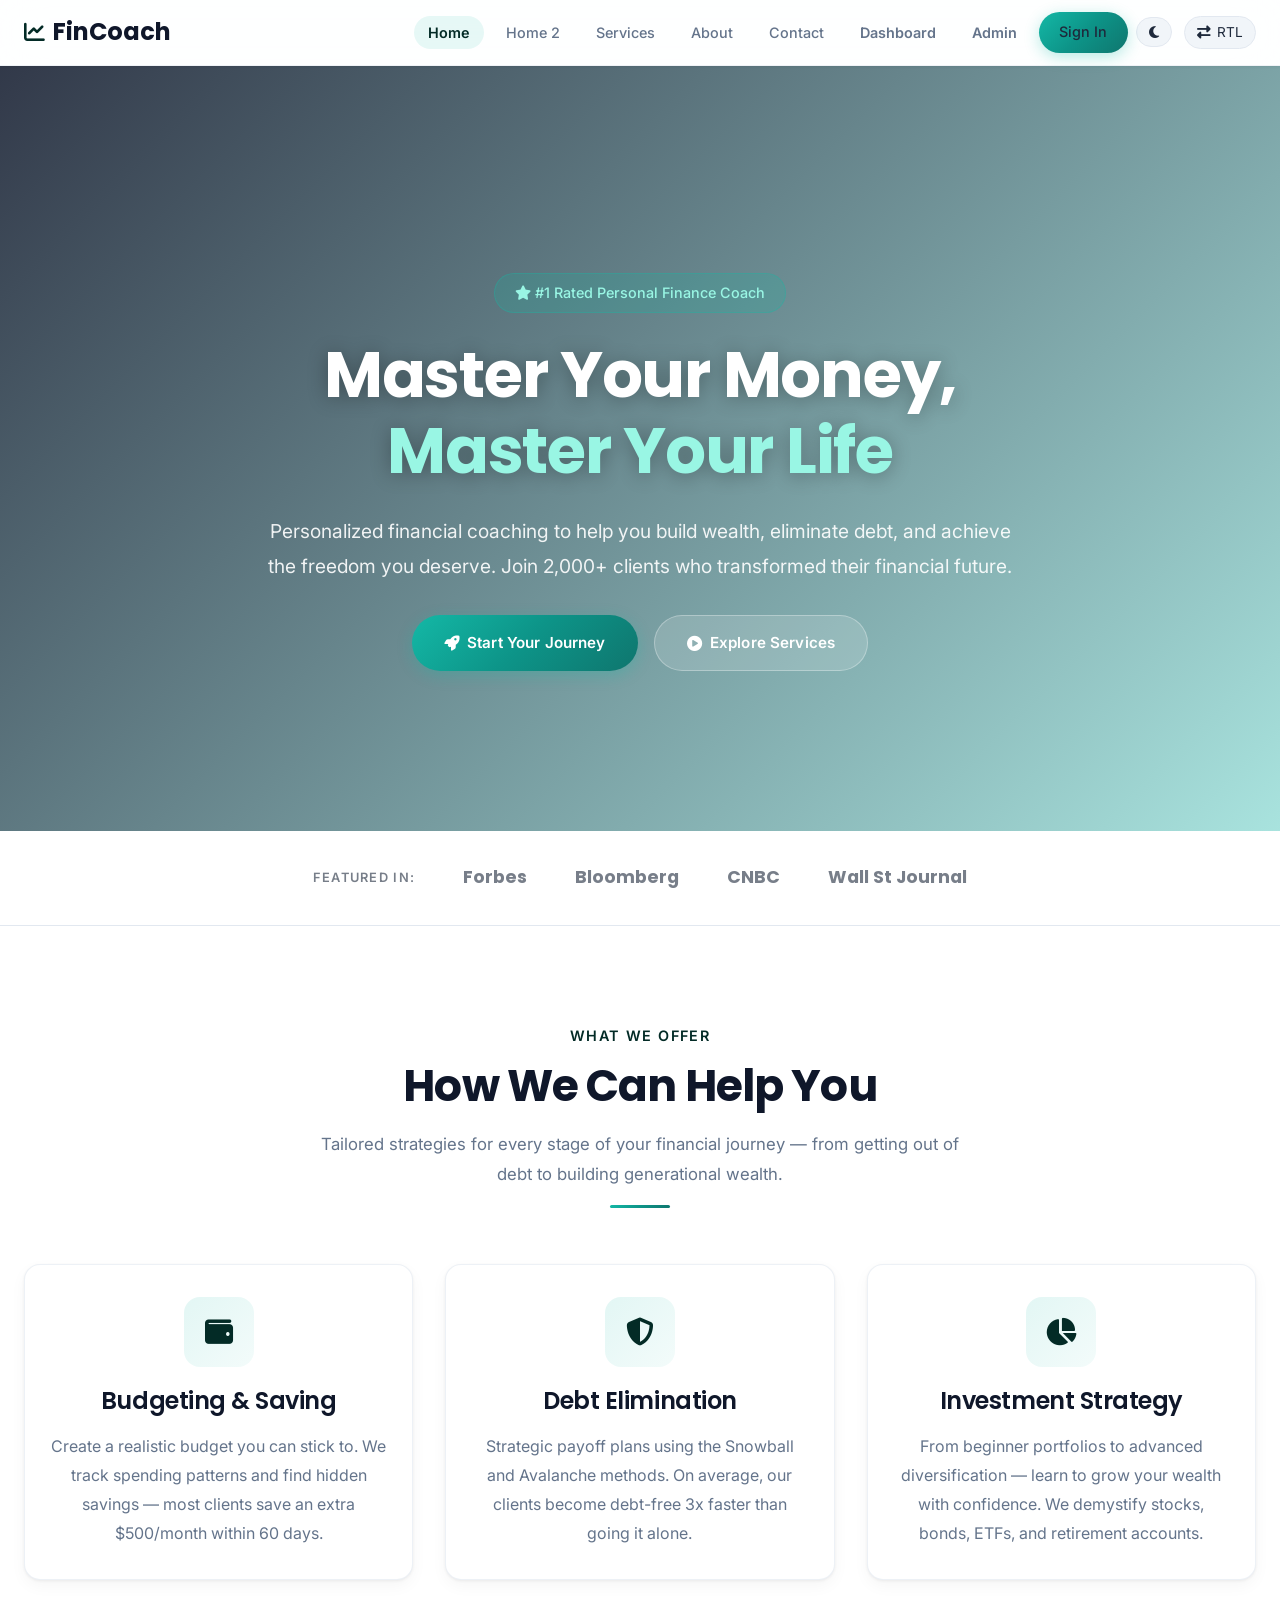
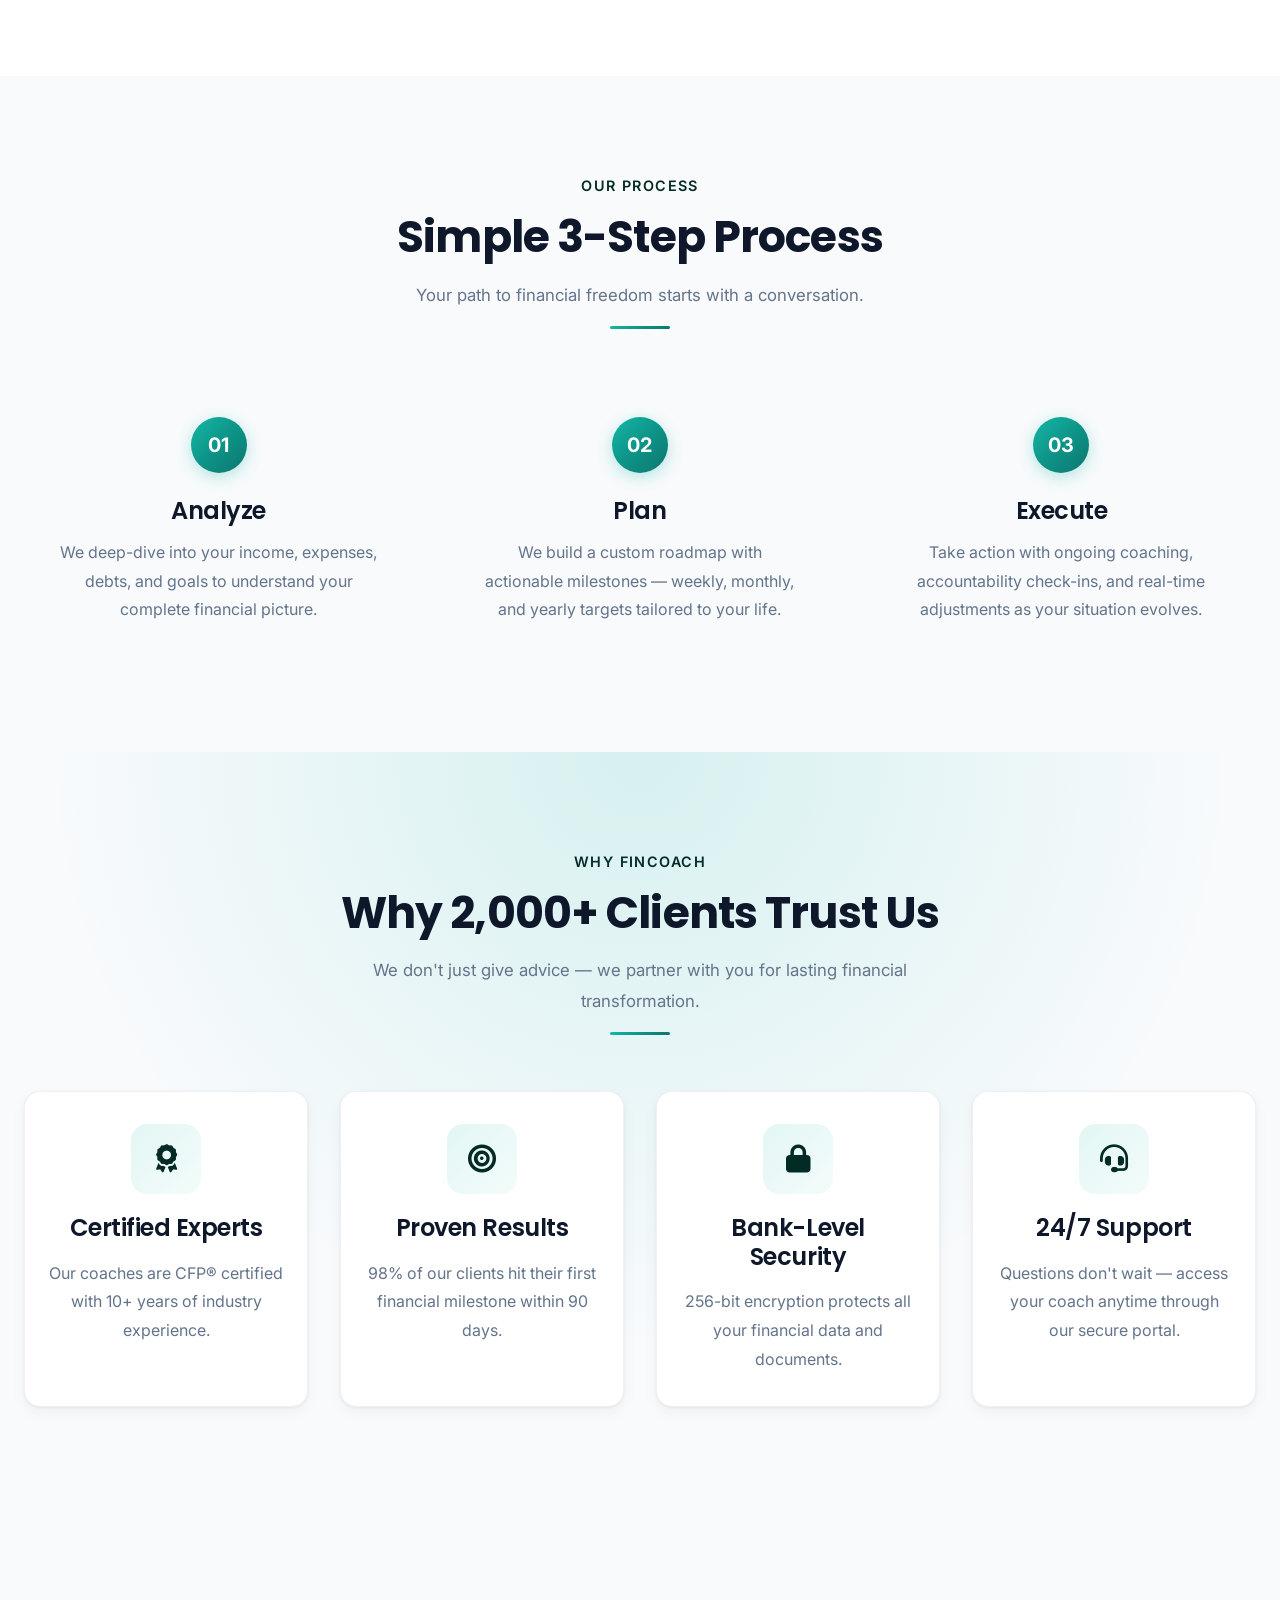
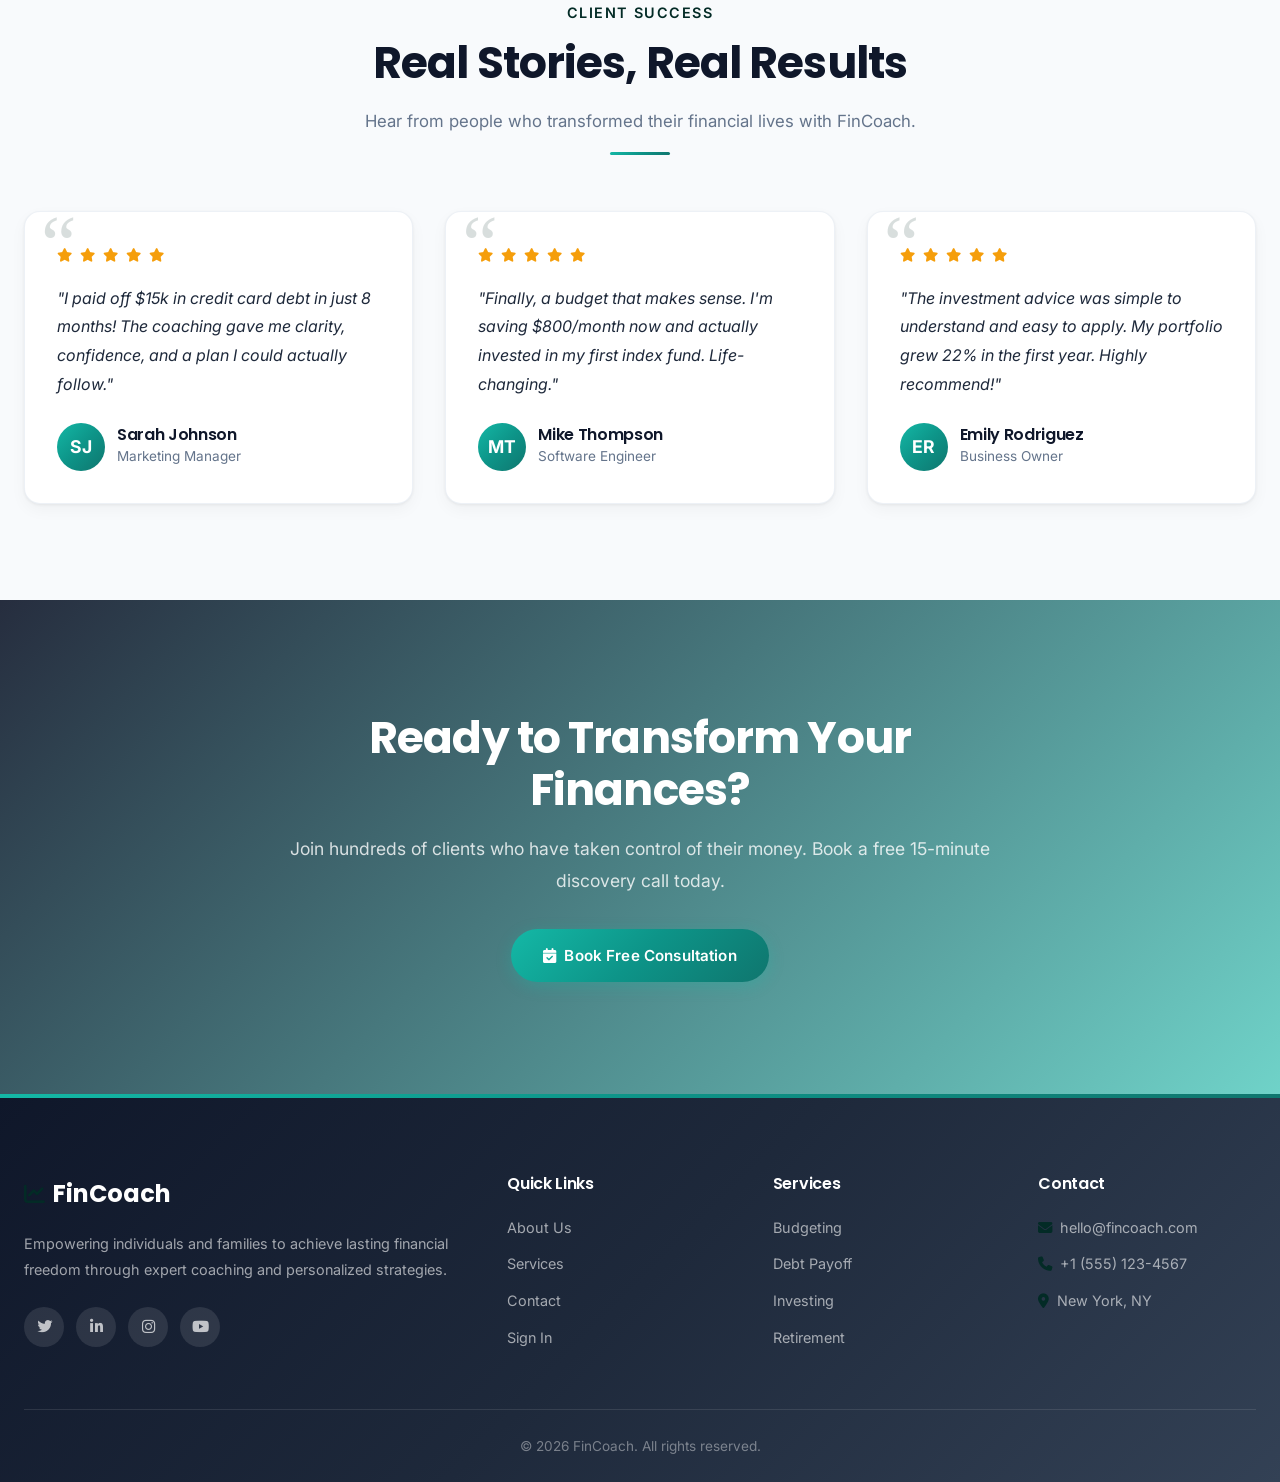
==== index.html @ f81ab4e3 "first commit" ====
<!DOCTYPE html>
<html lang="en">

<head>
    <meta charset="UTF-8">
    <meta name="viewport" content="width=device-width, initial-scale=1.0">
    <title>FinCoach - Personal Finance Coaching</title>
    <meta name="description"
        content="Take control of your financial future with expert coaching and personalized plans. Build wealth, eliminate debt, and achieve freedom.">

    <!-- Favicon -->
    <link rel="icon" type="image/svg+xml"
        href="data:image/svg+xml,<svg xmlns='http://www.w3.org/2000/svg' viewBox='0 0 100 100'><rect rx='20' width='100' height='100' fill='%230F172A'/><polyline points='10,70 30,45 50,55 70,25 90,35' stroke='%2314B8A6' stroke-width='8' fill='none' stroke-linecap='round' stroke-linejoin='round'/><polyline points='75,25 90,25 90,40' stroke='%2314B8A6' stroke-width='8' fill='none' stroke-linecap='round' stroke-linejoin='round'/></svg>">

    <!-- Fonts -->
    <link rel="preconnect" href="https://fonts.googleapis.com">
    <link rel="preconnect" href="https://fonts.gstatic.com" crossorigin>
    <link
        href="https://fonts.googleapis.com/css2?family=Inter:wght@400;500;600&family=Poppins:wght@500;600;700&display=swap"
        rel="stylesheet">

    <!-- Styles -->
    <link rel="stylesheet" href="css/style.css">
    <link rel="stylesheet" href="https://cdnjs.cloudflare.com/ajax/libs/font-awesome/6.4.0/css/all.min.css">
</head>

<body>

    <!-- Navigation -->
    <nav class="navbar">
        <div class="container nav-container">
            <a href="index.html" class="logo">
                <i class="fa-solid fa-chart-line"></i> FinCoach
            </a>
            <div class="nav-toggle">
                <i class="fa-solid fa-bars"></i>
            </div>
            <ul class="nav-links">
                <li><a href="index.html" class="active">Home</a></li>
                <li><a href="home2.html">Home 2</a></li>
                <li><a href="services.html">Services</a></li>
                <li><a href="about.html">About</a></li>
                <li><a href="contact.html">Contact</a></li>
                <li><a href="dashboard.html" style="font-weight: 600;">Dashboard</a></li>
                <li><a href="admin-dashboard.html" style="font-weight: 600;">Admin</a></li>
                <li><a href="login.html" class="btn btn-primary"
                        style="padding: 0.5rem 1.25rem;color:var(--primary-color) ;">Sign
                        In</a></li>
                <li class="theme-controls">
                    <button id="theme-toggle" class="control-btn" title="Toggle Dark/Light Mode"><i
                            class="fa-solid fa-moon"></i></button>
                    <button id="dir-toggle" class="control-btn" title="Toggle RTL/LTR"><i
                            class="fa-solid fa-right-left"></i> RTL</button>
                </li>
            </ul>
        </div>
    </nav>

    <!-- Hero Section -->
    <header class="page-banner hero">
        <div class="banner-content animate-fade-in">
            <span class="subtitle"><i class="fa-solid fa-star"></i> #1 Rated Personal Finance Coach</span>
            <h1>Master Your Money, <span style="color: var(--accent-light);">Master Your Life</span></h1>
            <p>Personalized financial coaching to help you build wealth, eliminate debt, and achieve the freedom you
                deserve. Join 2,000+ clients who transformed their financial future.</p>
            <div style="display: flex; justify-content: center; gap: 1rem; flex-wrap: wrap;">
                <a href="register.html" class="btn btn-primary"><i class="fa-solid fa-rocket"></i> Start Your
                    Journey</a>
                <a href="services.html" class="btn btn-light"><i class="fa-solid fa-play-circle"></i> Explore
                    Services</a>
            </div>
        </div>
    </header>

    <!-- Trust Badges -->
    <section style="background: var(--card-bg); padding: 2rem 0; border-bottom: 1px solid var(--border-color);">
        <div class="container">
            <div
                style="display: flex; justify-content: center; align-items: center; gap: 3rem; flex-wrap: wrap; opacity: 0.6;">
                <span
                    style="font-weight: 600; letter-spacing: 0.1em; text-transform: uppercase; font-size: 0.8rem;">Featured
                    In:</span>
                <span style="font-size: 1.1rem; font-weight: 700; font-family: var(--font-heading);">Forbes</span>
                <span style="font-size: 1.1rem; font-weight: 700; font-family: var(--font-heading);">Bloomberg</span>
                <span style="font-size: 1.1rem; font-weight: 700; font-family: var(--font-heading);">CNBC</span>
                <span style="font-size: 1.1rem; font-weight: 700; font-family: var(--font-heading);">Wall St
                    Journal</span>
            </div>
        </div>
    </section>

    <!-- Services Overview -->
    <section class="section-padding bg-white">
        <div class="container">
            <div class="section-header animate-on-scroll">
                <span class="section-label">What We Offer</span>
                <h2>How We Can Help You</h2>
                <p>Tailored strategies for every stage of your financial journey — from getting out of debt to building
                    generational wealth.</p>
                <div class="section-divider"></div>
            </div>
            <div class="grid-3">
                <div class="card feature-card animate-on-scroll delay-1">
                    <div class="icon-box">
                        <i class="fa-solid fa-wallet"></i>
                    </div>
                    <h3>Budgeting & Saving</h3>
                    <p>Create a realistic budget you can stick to. We track spending patterns and find hidden savings
                        — most clients save an extra $500/month within 60 days.</p>
                </div>
                <div class="card feature-card animate-on-scroll delay-2">
                    <div class="icon-box">
                        <i class="fa-solid fa-shield-halved"></i>
                    </div>
                    <h3>Debt Elimination</h3>
                    <p>Strategic payoff plans using the Snowball and Avalanche methods. On average, our clients become
                        debt-free 3x faster than going it alone.</p>
                </div>
                <div class="card feature-card animate-on-scroll delay-3">
                    <div class="icon-box">
                        <i class="fa-solid fa-chart-pie"></i>
                    </div>
                    <h3>Investment Strategy</h3>
                    <p>From beginner portfolios to advanced diversification — learn to grow your wealth with confidence.
                        We demystify stocks, bonds, ETFs, and retirement accounts.</p>
                </div>
            </div>
        </div>
    </section>

    <!-- How It Works -->
    <section class="section-padding">
        <div class="container">
            <div class="section-header animate-on-scroll">
                <span class="section-label">Our Process</span>
                <h2>Simple 3-Step Process</h2>
                <p>Your path to financial freedom starts with a conversation.</p>
                <div class="section-divider"></div>
            </div>
            <div class="grid-3">
                <div class="step-card animate-on-scroll delay-1">
                    <div class="step-number">01</div>
                    <h3>Analyze</h3>
                    <p>We deep-dive into your income, expenses, debts, and goals to understand your complete financial
                        picture.</p>
                </div>
                <div class="step-card animate-on-scroll delay-2">
                    <div class="step-number">02</div>
                    <h3>Plan</h3>
                    <p>We build a custom roadmap with actionable milestones — weekly, monthly, and yearly targets
                        tailored to your life.</p>
                </div>
                <div class="step-card animate-on-scroll delay-3">
                    <div class="step-number">03</div>
                    <h3>Execute</h3>
                    <p>Take action with ongoing coaching, accountability check-ins, and real-time adjustments as your
                        situation evolves.</p>
                </div>
            </div>
        </div>
    </section>

    <!-- Why Choose Us -->
    <section class="section-padding bg-white why-section">
        <div class="container">
            <div class="section-header animate-on-scroll">
                <span class="section-label">Why FinCoach</span>
                <h2>Why 2,000+ Clients Trust Us</h2>
                <p>We don't just give advice — we partner with you for lasting financial transformation.</p>
                <div class="section-divider"></div>
            </div>
            <div class="grid-4">
                <div class="card feature-card animate-on-scroll delay-1">
                    <div class="icon-box">
                        <i class="fa-solid fa-award"></i>
                    </div>
                    <h3>Certified Experts</h3>
                    <p>Our coaches are CFP® certified with 10+ years of industry experience.</p>
                </div>
                <div class="card feature-card animate-on-scroll delay-2">
                    <div class="icon-box">
                        <i class="fa-solid fa-bullseye"></i>
                    </div>
                    <h3>Proven Results</h3>
                    <p>98% of our clients hit their first financial milestone within 90 days.</p>
                </div>
                <div class="card feature-card animate-on-scroll delay-3">
                    <div class="icon-box">
                        <i class="fa-solid fa-lock"></i>
                    </div>
                    <h3>Bank-Level Security</h3>
                    <p>256-bit encryption protects all your financial data and documents.</p>
                </div>
                <div class="card feature-card animate-on-scroll delay-4">
                    <div class="icon-box">
                        <i class="fa-solid fa-headset"></i>
                    </div>
                    <h3>24/7 Support</h3>
                    <p>Questions don't wait — access your coach anytime through our secure portal.</p>
                </div>
            </div>
        </div>
    </section>

    <!-- Testimonials -->
    <section class="section-padding">
        <div class="container">
            <div class="section-header animate-on-scroll">
                <span class="section-label">Client Success</span>
                <h2>Real Stories, Real Results</h2>
                <p>Hear from people who transformed their financial lives with FinCoach.</p>
                <div class="section-divider"></div>
            </div>
            <div class="grid-3">
                <div class="testimonial-card animate-on-scroll delay-1">
                    <div class="star-rating">
                        <i class="fa-solid fa-star"></i>
                        <i class="fa-solid fa-star"></i>
                        <i class="fa-solid fa-star"></i>
                        <i class="fa-solid fa-star"></i>
                        <i class="fa-solid fa-star"></i>
                    </div>
                    <p class="testimonial-text">"I paid off $15k in credit card debt in just 8 months! The coaching
                        gave me clarity, confidence, and a plan I could actually follow."</p>
                    <div class="testimonial-author">
                        <div class="testimonial-avatar">SJ</div>
                        <div class="testimonial-info">
                            <h4>Sarah Johnson</h4>
                            <p>Marketing Manager</p>
                        </div>
                    </div>
                </div>
                <div class="testimonial-card animate-on-scroll delay-2">
                    <div class="star-rating">
                        <i class="fa-solid fa-star"></i>
                        <i class="fa-solid fa-star"></i>
                        <i class="fa-solid fa-star"></i>
                        <i class="fa-solid fa-star"></i>
                        <i class="fa-solid fa-star"></i>
                    </div>
                    <p class="testimonial-text">"Finally, a budget that makes sense. I'm saving $800/month now and
                        actually invested in my first index fund. Life-changing."</p>
                    <div class="testimonial-author">
                        <div class="testimonial-avatar">MT</div>
                        <div class="testimonial-info">
                            <h4>Mike Thompson</h4>
                            <p>Software Engineer</p>
                        </div>
                    </div>
                </div>
                <div class="testimonial-card animate-on-scroll delay-3">
                    <div class="star-rating">
                        <i class="fa-solid fa-star"></i>
                        <i class="fa-solid fa-star"></i>
                        <i class="fa-solid fa-star"></i>
                        <i class="fa-solid fa-star"></i>
                        <i class="fa-solid fa-star"></i>
                    </div>
                    <p class="testimonial-text">"The investment advice was simple to understand and easy to apply. My
                        portfolio grew 22% in the first year. Highly recommend!"</p>
                    <div class="testimonial-author">
                        <div class="testimonial-avatar">ER</div>
                        <div class="testimonial-info">
                            <h4>Emily Rodriguez</h4>
                            <p>Business Owner</p>
                        </div>
                    </div>
                </div>
            </div>
        </div>
    </section>

    <!-- CTA Section -->
    <section class="cta-section"
        style="background-image: url('https://images.unsplash.com/photo-1554224155-6726b3ff858f?auto=format&fit=crop&q=80&w=1920');">
        <div class="cta-content animate-on-scroll">
            <h2>Ready to Transform Your Finances?</h2>
            <p>Join hundreds of clients who have taken control of their money. Book a free 15-minute discovery call
                today.</p>
            <a href="contact.html" class="btn btn-primary"><i class="fa-solid fa-calendar-check"></i> Book Free
                Consultation</a>
        </div>
    </section>

    <!-- Footer -->
    <footer class="footer">
        <div class="container">
            <div class="footer-grid">
                <div class="footer-brand">
                    <a href="index.html" class="logo"><i class="fa-solid fa-chart-line"></i> FinCoach</a>
                    <p>Empowering individuals and families to achieve lasting financial freedom through expert coaching
                        and personalized strategies.</p>
                    <div class="footer-social">
                        <a href="#"><i class="fa-brands fa-twitter"></i></a>
                        <a href="#"><i class="fa-brands fa-linkedin-in"></i></a>
                        <a href="#"><i class="fa-brands fa-instagram"></i></a>
                        <a href="#"><i class="fa-brands fa-youtube"></i></a>
                    </div>
                </div>
                <div class="footer-column">
                    <h4>Quick Links</h4>
                    <ul>
                        <li><a href="about.html">About Us</a></li>
                        <li><a href="services.html">Services</a></li>
                        <li><a href="contact.html">Contact</a></li>
                        <li><a href="login.html">Sign In</a></li>
                    </ul>
                </div>
                <div class="footer-column">
                    <h4>Services</h4>
                    <ul>
                        <li><a href="services.html">Budgeting</a></li>
                        <li><a href="services.html">Debt Payoff</a></li>
                        <li><a href="services.html">Investing</a></li>
                        <li><a href="services.html">Retirement</a></li>
                    </ul>
                </div>
                <div class="footer-column">
                    <h4>Contact</h4>
                    <ul>
                        <li><a href="mailto:hello@fincoach.com"><i class="fa-solid fa-envelope"
                                    style="margin-right:0.5rem;color:var(--accent);"></i>hello@fincoach.com</a></li>
                        <li><a href="tel:+15551234567"><i class="fa-solid fa-phone"
                                    style="margin-right:0.5rem;color:var(--accent);"></i>+1 (555) 123-4567</a></li>
                        <li><a href="#"><i class="fa-solid fa-location-dot"
                                    style="margin-right:0.5rem;color:var(--accent);"></i>New York, NY</a></li>
                    </ul>
                </div>
            </div>
            <div class="footer-bottom">
                <p>&copy; 2026 FinCoach. All rights reserved.</p>
            </div>
        </div>
    </footer>

    <script src="js/script.js"></script>
</body>

</html>
---- css/style.css ----
/* ═══════════════════════════════════════════════════════════════
   FinCoach — Premium Design System
   Personal Finance Coaching Website
   ═══════════════════════════════════════════════════════════════ */

/* ─── CSS Variables ─── */
:root {
    /* Color Palette (Light Mode) */
    --primary: #0F172A;
    --secondary: #64748B;
    --accent: hsl(173, 87%, 9%);
    --accent-dark: #0D9488;
    --accent-light: #99F6E4;
    --background: #F8FAFC;
    --card-bg: #FFFFFF;
    --text-dark: #1E293B;
    --text-light: #F1F5F9;
    --white: #FFFFFF;
    --border-color: #E2E8F0;
    --surface: #F1F5F9;

    /* Gradients */
    --gradient-primary: linear-gradient(135deg, #0F172A 0%, #1E293B 50%, #334155 100%);
    --gradient-accent: linear-gradient(135deg, #14B8A6 0%, #0D9488 50%, #0F766E 100%);
    --gradient-hero: linear-gradient(135deg, rgba(15, 23, 42, 0.85) 0%, rgba(20, 184, 166, 0.4) 100%);
    --gradient-card: linear-gradient(145deg, rgba(255, 255, 255, 0.9), rgba(241, 245, 249, 0.5));
    --gradient-glow: radial-gradient(circle at 50% 0%, rgba(20, 184, 166, 0.15) 0%, transparent 60%);

    /* Shadows */
    --shadow-soft: 0 4px 6px -1px rgba(0, 0, 0, 0.07), 0 2px 4px -1px rgba(0, 0, 0, 0.04);
    --shadow-md: 0 8px 25px -5px rgba(0, 0, 0, 0.1), 0 4px 10px -5px rgba(0, 0, 0, 0.04);
    --shadow-hover: 0 20px 40px -12px rgba(0, 0, 0, 0.15);
    --shadow-glow: 0 0 30px rgba(20, 184, 166, 0.15);
    --shadow-card: 0 1px 3px rgba(0, 0, 0, 0.06), 0 6px 16px rgba(0, 0, 0, 0.04);

    /* Typography */
    --font-heading: 'Poppins', sans-serif;
    --font-body: 'Inter', sans-serif;

    /* Spacing */
    --spacing-xs: 0.5rem;
    --spacing-sm: 1rem;
    --spacing-md: 2rem;
    --spacing-lg: 4rem;
    --spacing-xl: 8rem;

    /* Border Radius */
    --radius-sm: 0.5rem;
    --radius-md: 0.75rem;
    --radius-lg: 1rem;
    --radius-xl: 1.5rem;
    --radius-full: 9999px;
}

/* ─── Dark Mode ─── */
[data-theme="dark"] {
    --primary: #F8FAFC;
    --secondary: #94A3B8;
    --background: #0F172A;
    --card-bg: #1E293B;
    --text-dark: #F1F5F9;
    --white: #1E293B;
    --border-color: #334155;
    --surface: #1E293B;
    --shadow-soft: 0 4px 6px -1px rgba(0, 0, 0, 0.3);
    --shadow-md: 0 8px 25px -5px rgba(0, 0, 0, 0.4);
    --shadow-hover: 0 20px 40px -12px rgba(0, 0, 0, 0.5);
    --shadow-card: 0 1px 3px rgba(0, 0, 0, 0.2), 0 6px 16px rgba(0, 0, 0, 0.15);
    --gradient-card: linear-gradient(145deg, rgba(30, 41, 59, 0.9), rgba(15, 23, 42, 0.5));
}

/* ─── RTL Support ─── */
[dir="rtl"] {
    direction: rtl;
    text-align: right;
}

/* ═══════════════════════════════════════════════════════════════
   RESET & BASE
   ═══════════════════════════════════════════════════════════════ */
*,
*::before,
*::after {
    margin: 0;
    padding: 0;
    box-sizing: border-box;
}

html {
    scroll-behavior: smooth;
}

body {
    font-family: var(--font-body);
    background-color: var(--background);
    color: var(--text-dark);
    line-height: 1.7;
    overflow-x: hidden;
    -webkit-font-smoothing: antialiased;
    -moz-osx-font-smoothing: grayscale;
}

h1,
h2,
h3,
h4,
h5,
h6 {
    font-family: var(--font-heading);
    color: var(--primary);
    line-height: 1.2;
    margin-bottom: var(--spacing-sm);
    letter-spacing: -0.02em;
}

h1 {
    font-size: clamp(2.5rem, 5vw, 4rem);
    font-weight: 700;
}

h2 {
    font-size: clamp(1.8rem, 3.5vw, 2.75rem);
    font-weight: 700;
}

h3 {
    font-size: clamp(1.2rem, 2vw, 1.5rem);
    font-weight: 600;
}

h4 {
    font-size: 1.125rem;
    font-weight: 600;
}

p {
    color: var(--secondary);
    line-height: 1.8;
}

a {
    text-decoration: none;
    color: inherit;
    transition: all 0.3s cubic-bezier(0.4, 0, 0.2, 1);
}

ul {
    list-style: none;
}

img {
    max-width: 100%;
    display: block;
}

/* ═══════════════════════════════════════════════════════════════
   LAYOUT
   ═══════════════════════════════════════════════════════════════ */
.container {
    max-width: 1280px;
    margin: 0 auto;
    padding: 0 1.5rem;
}

.section-padding {
    padding: 6rem 0;
}

.text-center {
    text-align: center;
}

.text-accent {
    color: var(--accent);
}

.bg-white {
    background-color: var(--card-bg);
}

.bg-primary {
    background-color: var(--primary);
    color: var(--text-light);
}

.grid-3 {
    display: grid;
    grid-template-columns: repeat(auto-fit, minmax(300px, 1fr));
    gap: 2rem;
}

.grid-4 {
    display: grid;
    grid-template-columns: repeat(auto-fit, minmax(250px, 1fr));
    gap: 2rem;
}

/* ═══════════════════════════════════════════════════════════════
   BUTTONS
   ═══════════════════════════════════════════════════════════════ */
.btn {
    display: inline-flex;
    align-items: center;
    justify-content: center;
    gap: 0.5rem;
    padding: 0.875rem 2rem;
    border-radius: var(--radius-full);
    font-weight: 600;
    font-size: 0.95rem;
    cursor: pointer;
    border: none;
    transition: all 0.3s cubic-bezier(0.4, 0, 0.2, 1);
    position: relative;
    overflow: hidden;
    letter-spacing: 0.01em;
}

.btn::before {
    content: '';
    position: absolute;
    top: 0;
    left: -100%;
    width: 100%;
    height: 100%;
    background: linear-gradient(90deg, transparent, rgba(255, 255, 255, 0.2), transparent);
    transition: left 0.5s;
}

.btn:hover::before {
    left: 100%;
}

.btn-primary {
    background: var(--gradient-accent);
    color: white;
    box-shadow: 0 4px 15px rgba(20, 184, 166, 0.3);
}

.btn-primary:hover {
    transform: translateY(-2px);
    box-shadow: 0 8px 25px rgba(20, 184, 166, 0.4);
}

.btn-secondary {
    background-color: transparent;
    color: var(--primary);
    border: 2px solid var(--border-color);
}

.btn-secondary:hover {
    background-color: var(--primary);
    color: var(--text-light);
    border-color: var(--primary);
    transform: translateY(-2px);
}

.btn-light {
    background: rgba(255, 255, 255, 0.15);
    backdrop-filter: blur(10px);
    color: white;
    border: 1px solid rgba(255, 255, 255, 0.3);
}

.btn-light:hover {
    background: rgba(255, 255, 255, 0.25);
    transform: translateY(-2px);
}

/* ═══════════════════════════════════════════════════════════════
   THEME & DIRECTION CONTROLS
   ═══════════════════════════════════════════════════════════════ */
.theme-controls {
    display: flex;
    gap: 0.75rem;
    align-items: center;
}

.control-btn {
    background: var(--surface);
    border: 1px solid var(--border-color);
    color: var(--text-dark);
    padding: 0.45rem 0.75rem;
    border-radius: var(--radius-full);
    cursor: pointer;
    font-size: 0.85rem;
    display: flex;
    align-items: center;
    gap: 0.4rem;
    transition: all 0.3s ease;
    font-family: var(--font-body);
}

.control-btn:hover {
    border-color: var(--accent);
    color: var(--accent);
    box-shadow: var(--shadow-glow);
}

/* ═══════════════════════════════════════════════════════════════
   NAVIGATION
   ═══════════════════════════════════════════════════════════════ */
.navbar {
    background-color: rgba(255, 255, 255, 0.85);
    backdrop-filter: blur(20px);
    -webkit-backdrop-filter: blur(20px);
    box-shadow: 0 1px 3px rgba(0, 0, 0, 0.05);
    position: sticky;
    top: 0;
    z-index: 1000;
    padding: 0.75rem 0;
    border-bottom: 1px solid rgba(226, 232, 240, 0.5);
}

[data-theme="dark"] .navbar {
    background-color: rgba(15, 23, 42, 0.85);
    border-bottom-color: rgba(51, 65, 85, 0.5);
}

.nav-container {
    display: flex;
    justify-content: space-between;
    align-items: center;
}

.logo {
    font-family: var(--font-heading);
    font-size: 1.5rem;
    font-weight: 700;
    color: var(--primary);
    display: flex;
    align-items: center;
    gap: 0.5rem;
}

.logo i {
    color: var(--accent);
    font-size: 1.3rem;
}

.nav-links {
    display: flex;
    align-items: center;
    gap: 0.5rem;
}

.nav-links li a {
    font-weight: 500;
    color: var(--secondary);
    padding: 0.5rem 0.875rem;
    border-radius: var(--radius-full);
    font-size: 0.9rem;
    transition: all 0.3s ease;
}

.nav-links li a:hover {
    color: var(--accent);
    background: rgba(20, 184, 166, 0.08);
}

.nav-links a.active {
    color: var(--accent);
    background: rgba(20, 184, 166, 0.1);
    font-weight: 600;
}

.nav-toggle {
    display: none;
    font-size: 1.5rem;
    color: var(--primary);
    cursor: pointer;
    padding: 0.5rem;
    border-radius: var(--radius-md);
    transition: background 0.2s;
}

.nav-toggle:hover {
    background: var(--surface);
}

/* ─── Mobile Navigation ─── */
@media (max-width: 768px) {
    .nav-toggle {
        display: block;
    }

    .nav-links {
        position: fixed;
        top: 0;
        left: 0;
        right: 0;
        bottom: 0;
        width: 100%;
        height: 100vh;
        background-color: var(--card-bg);
        flex-direction: column;
        align-items: center;
        justify-content: center;
        padding: 1rem 2rem;
        gap: 0.25rem;
        transform: translateX(-100%);
        transition: transform 0.4s cubic-bezier(0.4, 0, 0.2, 1);
        z-index: 999;
        overflow: hidden;
    }

    [dir="rtl"] .nav-links {
        transform: translateX(100%);
    }

    .nav-links.active {
        transform: translateX(0);
    }

    .nav-links li a {
        display: block;
        padding: 0.875rem 1.25rem;
        font-size: 1.05rem;
        border-radius: var(--radius-md);
    }

    .theme-controls {
        margin-top: 1rem;
        padding-top: 1rem;
        border-top: 1px solid var(--border-color);
    }
}

/* ═══════════════════════════════════════════════════════════════
   HERO & BANNER SECTIONS
   ═══════════════════════════════════════════════════════════════ */
.page-banner {
    position: relative;
    padding: 10rem 0 7rem;
    background-size: cover;
    background-position: center;
    background-attachment: fixed;
    display: flex;
    align-items: center;
    justify-content: center;
    text-align: center;
    color: white;
    overflow: hidden;
}

@media (max-width: 768px) {
    .page-banner {
        padding: 7rem 0 5rem;
        background-attachment: scroll;
    }
}

.page-banner::before {
    content: '';
    position: absolute;
    top: 0;
    left: 0;
    right: 0;
    bottom: 0;
    background: linear-gradient(135deg, rgba(15, 23, 42, 0.85) 0%, rgba(20, 184, 166, 0.35) 100%);
    z-index: 1;
}

[data-theme="dark"] .page-banner::before {
    background: linear-gradient(135deg, rgba(2, 6, 23, 0.92) 0%, rgba(15, 23, 42, 0.8) 100%);
}

.banner-content {
    position: relative;
    z-index: 2;
    max-width: 820px;
    padding: 0 1.5rem;
}

.page-banner h1 {
    color: white;
    margin-bottom: 1.5rem;
    text-shadow: 0 2px 20px rgba(0, 0, 0, 0.3);
}

.page-banner p {
    font-size: 1.2rem;
    color: rgba(255, 255, 255, 0.9);
    margin-bottom: 2rem;
    line-height: 1.8;
}

.page-banner .subtitle {
    display: inline-block;
    background: rgba(20, 184, 166, 0.2);
    color: var(--accent-light);
    padding: 0.4rem 1.25rem;
    border-radius: var(--radius-full);
    font-size: 0.9rem;
    font-weight: 500;
    margin-bottom: 1.5rem;
    backdrop-filter: blur(5px);
    border: 1px solid rgba(20, 184, 166, 0.3);
}

/* Hero section specific */
.hero {
    background-image: url('https://images.unsplash.com/photo-1553729459-efe14ef6055d?auto=format&fit=crop&q=80&w=1920');
    min-height: 85vh;
}

/* ═══════════════════════════════════════════════════════════════
   SECTION HEADERS
   ═══════════════════════════════════════════════════════════════ */
.section-header {
    text-align: center;
    max-width: 640px;
    margin: 0 auto 3.5rem;
}

.section-header .section-label {
    display: inline-block;
    color: var(--accent);
    font-weight: 600;
    font-size: 0.9rem;
    text-transform: uppercase;
    letter-spacing: 0.1em;
    margin-bottom: 0.75rem;
}

.section-header h2 {
    margin-bottom: 1rem;
}

.section-header p {
    font-size: 1.05rem;
    line-height: 1.8;
}

/* ═══════════════════════════════════════════════════════════════
   CARDS
   ═══════════════════════════════════════════════════════════════ */
.card {
    background-color: var(--card-bg);
    padding: 2rem;
    border-radius: var(--radius-lg);
    box-shadow: var(--shadow-card);
    transition: all 0.4s cubic-bezier(0.4, 0, 0.2, 1);
    border: 1px solid rgba(226, 232, 240, 0.6);
    position: relative;
    overflow: hidden;
}

.card::before {
    content: '';
    position: absolute;
    top: 0;
    left: 0;
    right: 0;
    height: 3px;
    background: var(--gradient-accent);
    opacity: 0;
    transition: opacity 0.3s ease;
}

.card:hover {
    transform: translateY(-6px);
    box-shadow: var(--shadow-hover);
}

.card:hover::before {
    opacity: 1;
}

[data-theme="dark"] .card {
    border-color: var(--border-color);
}

/* Icon Box for cards */
.icon-box {
    width: 60px;
    height: 60px;
    border-radius: var(--radius-md);
    display: flex;
    align-items: center;
    justify-content: center;
    font-size: 1.5rem;
    margin-bottom: 1.5rem;
    background: linear-gradient(135deg, rgba(20, 184, 166, 0.1), rgba(20, 184, 166, 0.05));
    color: var(--accent);
    transition: all 0.3s ease;
}

.card:hover .icon-box {
    background: var(--gradient-accent);
    color: white;
    transform: scale(1.05);
}

/* Feature card variant */
.feature-card {
    padding: 2.5rem 2rem;
    text-align: center;
}

.feature-card .icon-box {
    margin: 0 auto 1.5rem;
    width: 70px;
    height: 70px;
    border-radius: var(--radius-lg);
    font-size: 1.75rem;
}

/* ═══════════════════════════════════════════════════════════════
   STAT CARDS
   ═══════════════════════════════════════════════════════════════ */
.stat-card {
    background: var(--card-bg);
    padding: 2.5rem 2rem;
    border-radius: var(--radius-lg);
    text-align: center;
    box-shadow: var(--shadow-card);
    border: 1px solid rgba(226, 232, 240, 0.6);
    transition: all 0.3s ease;
}

.stat-card:hover {
    transform: translateY(-4px);
    box-shadow: var(--shadow-hover);
}

.stat-number {
    font-size: clamp(2.5rem, 4vw, 3.5rem);
    font-weight: 700;
    color: var(--accent);
    display: block;
    line-height: 1;
    margin-bottom: 0.5rem;
}

/* ═══════════════════════════════════════════════════════════════
   TESTIMONIALS
   ═══════════════════════════════════════════════════════════════ */
.testimonial-card {
    background: var(--card-bg);
    padding: 2rem;
    border-radius: var(--radius-lg);
    box-shadow: var(--shadow-card);
    border: 1px solid rgba(226, 232, 240, 0.6);
    transition: all 0.3s ease;
    position: relative;
}

.testimonial-card::before {
    content: '\201C';
    font-size: 5rem;
    color: var(--accent);
    opacity: 0.15;
    position: absolute;
    top: -0.5rem;
    left: 1rem;
    font-family: Georgia, serif;
    line-height: 1;
}

.testimonial-card:hover {
    transform: translateY(-4px);
    box-shadow: var(--shadow-hover);
}

.testimonial-text {
    font-style: italic;
    font-size: 1rem;
    line-height: 1.8;
    margin-bottom: 1.5rem;
    color: var(--text-dark);
    position: relative;
}

.testimonial-author {
    display: flex;
    align-items: center;
    gap: 0.75rem;
}

.testimonial-avatar {
    width: 48px;
    height: 48px;
    border-radius: 50%;
    background: var(--gradient-accent);
    display: flex;
    align-items: center;
    justify-content: center;
    color: white;
    font-weight: 700;
    font-size: 1.1rem;
}

.testimonial-info h4 {
    margin-bottom: 0;
    font-size: 1rem;
}

.testimonial-info p {
    font-size: 0.85rem;
    margin: 0;
}

.star-rating {
    color: #F59E0B;
    font-size: 0.85rem;
    margin-bottom: 1rem;
    letter-spacing: 2px;
}

/* ═══════════════════════════════════════════════════════════════
   STEP / PROCESS CARDS
   ═══════════════════════════════════════════════════════════════ */
.step-card {
    text-align: center;
    padding: 2rem;
    position: relative;
}

.step-number {
    display: inline-flex;
    align-items: center;
    justify-content: center;
    width: 56px;
    height: 56px;
    border-radius: 50%;
    background: var(--gradient-accent);
    color: white;
    font-size: 1.25rem;
    font-weight: 700;
    margin-bottom: 1.5rem;
    box-shadow: 0 4px 15px rgba(20, 184, 166, 0.3);
}

.step-card h3 {
    margin-bottom: 0.75rem;
}

/* ═══════════════════════════════════════════════════════════════
   PRICING CARDS
   ═══════════════════════════════════════════════════════════════ */
.pricing-card {
    background: var(--card-bg);
    padding: 2.5rem 2rem;
    border-radius: var(--radius-xl);
    box-shadow: var(--shadow-card);
    border: 1px solid rgba(226, 232, 240, 0.6);
    text-align: center;
    transition: all 0.4s ease;
    position: relative;
}

.pricing-card:hover {
    transform: translateY(-8px);
    box-shadow: var(--shadow-hover);
}

.pricing-card.featured {
    background: var(--gradient-primary);
    color: white;
    border: none;
    transform: scale(1.05);
    box-shadow: var(--shadow-hover);
}

.pricing-card.featured:hover {
    transform: scale(1.05) translateY(-8px);
}

.pricing-card.featured h3,
.pricing-card.featured h4,
.pricing-card.featured p {
    color: rgba(255, 255, 255, 0.9);
}

.pricing-card.featured .pricing-amount {
    color: var(--accent-light);
}

.pricing-badge {
    display: inline-block;
    background: var(--gradient-accent);
    color: white;
    padding: 0.3rem 1rem;
    font-size: 0.75rem;
    font-weight: 700;
    border-radius: var(--radius-full);
    text-transform: uppercase;
    letter-spacing: 0.05em;
    margin-bottom: 1rem;
}

.pricing-amount {
    font-size: 2.5rem;
    font-weight: 700;
    color: var(--accent);
    margin: 1rem 0;
    line-height: 1;
}

.pricing-period {
    font-size: 0.85rem;
    color: var(--secondary);
}

.pricing-card.featured .pricing-period {
    color: rgba(255, 255, 255, 0.7);
}

.pricing-features {
    text-align: left;
    margin: 1.5rem 0;
    line-height: 2.2;
}

.pricing-features li {
    display: flex;
    align-items: center;
    gap: 0.75rem;
}

.pricing-features li i {
    color: var(--accent);
    font-size: 0.85rem;
}

.pricing-card.featured .pricing-features li i {
    color: var(--accent-light);
}

/* ═══════════════════════════════════════════════════════════════
   FAQ / ACCORDION
   ═══════════════════════════════════════════════════════════════ */
.faq-item {
    background: var(--card-bg);
    border-radius: var(--radius-md);
    margin-bottom: 0.75rem;
    box-shadow: var(--shadow-soft);
    border: 1px solid rgba(226, 232, 240, 0.6);
    overflow: hidden;
    transition: all 0.3s ease;
}

.faq-question {
    padding: 1.25rem 1.5rem;
    cursor: pointer;
    display: flex;
    justify-content: space-between;
    align-items: center;
    font-weight: 600;
    color: var(--text-dark);
    transition: color 0.3s ease;
    font-family: var(--font-heading);
}

.faq-question:hover {
    color: var(--accent);
}

.faq-question i {
    transition: transform 0.3s ease;
    color: var(--accent);
    font-size: 0.9rem;
}

.faq-item.active .faq-question i {
    transform: rotate(180deg);
}

.faq-answer {
    max-height: 0;
    overflow: hidden;
    transition: max-height 0.4s ease, padding 0.3s ease;
    padding: 0 1.5rem;
}

.faq-item.active .faq-answer {
    max-height: 300px;
    padding: 0 1.5rem 1.25rem;
}

.faq-answer p {
    line-height: 1.8;
}

/* ═══════════════════════════════════════════════════════════════
   FOOTER
   ═══════════════════════════════════════════════════════════════ */
.footer {
    background: var(--gradient-primary);
    color: var(--text-light);
    padding: 5rem 0 0;
    position: relative;
    overflow: hidden;
}

.footer::before {
    content: '';
    position: absolute;
    top: 0;
    left: 0;
    right: 0;
    height: 4px;
    background: var(--gradient-accent);
}

[data-theme="dark"] .footer {
    background: linear-gradient(135deg, #020617 0%, #0F172A 100%);
}

.footer-grid {
    display: grid;
    grid-template-columns: 2fr 1fr 1fr 1fr;
    gap: 3rem;
    margin-bottom: 3rem;
}

@media (max-width: 768px) {
    .footer-grid {
        grid-template-columns: 1fr 1fr;
        gap: 2rem;
    }
}

@media (max-width: 480px) {
    .footer-grid {
        grid-template-columns: 1fr;
    }
}

.footer-brand .logo {
    color: white;
    margin-bottom: 1rem;
    font-size: 1.5rem;
}

.footer-brand .logo i {
    color: var(--accent);
}

.footer-brand p {
    color: rgba(255, 255, 255, 0.6);
    font-size: 0.9rem;
    line-height: 1.8;
    margin-bottom: 1.5rem;
}

.footer-social {
    display: flex;
    gap: 0.75rem;
}

.footer-social a {
    width: 40px;
    height: 40px;
    border-radius: 50%;
    background: rgba(255, 255, 255, 0.1);
    display: flex;
    align-items: center;
    justify-content: center;
    color: rgba(255, 255, 255, 0.7);
    transition: all 0.3s ease;
    font-size: 0.95rem;
}

.footer-social a:hover {
    background: var(--accent);
    color: white;
    transform: translateY(-3px);
}

.footer-column h4 {
    color: white;
    margin-bottom: 1.25rem;
    font-size: 1rem;
    font-weight: 600;
}

.footer-column ul li {
    margin-bottom: 0.6rem;
}

.footer-column ul li a {
    color: rgba(255, 255, 255, 0.6);
    font-size: 0.9rem;
    transition: all 0.3s ease;
}

.footer-column ul li a:hover {
    color: var(--accent);
    padding-left: 4px;
}

[dir="rtl"] .footer-column ul li a:hover {
    padding-left: 0;
    padding-right: 4px;
}

.footer-bottom {
    border-top: 1px solid rgba(255, 255, 255, 0.1);
    padding: 1.5rem 0;
    text-align: center;
}

.footer-bottom p {
    color: rgba(255, 255, 255, 0.4);
    font-size: 0.85rem;
}

/* Old simple footer fallback */
.footer.simple-footer {
    text-align: center;
    padding: 3rem 0;
}

/* ═══════════════════════════════════════════════════════════════
   ANIMATIONS
   ═══════════════════════════════════════════════════════════════ */
@keyframes fadeIn {
    from {
        opacity: 0;
        transform: translateY(30px);
    }

    to {
        opacity: 1;
        transform: translateY(0);
    }
}

@keyframes fadeInLeft {
    from {
        opacity: 0;
        transform: translateX(-40px);
    }

    to {
        opacity: 1;
        transform: translateX(0);
    }
}

@keyframes fadeInRight {
    from {
        opacity: 0;
        transform: translateX(40px);
    }

    to {
        opacity: 1;
        transform: translateX(0);
    }
}

@keyframes scaleIn {
    from {
        opacity: 0;
        transform: scale(0.9);
    }

    to {
        opacity: 1;
        transform: scale(1);
    }
}

@keyframes float {

    0%,
    100% {
        transform: translateY(0);
    }

    50% {
        transform: translateY(-10px);
    }
}

@keyframes pulse-glow {

    0%,
    100% {
        box-shadow: 0 0 0 0 rgba(20, 184, 166, 0.4);
    }

    50% {
        box-shadow: 0 0 20px 5px rgba(20, 184, 166, 0.1);
    }
}

.animate-fade-in {
    animation: fadeIn 0.8s ease-out forwards;
}

/* Scroll-triggered animations */
.animate-on-scroll {
    opacity: 0;
    transform: translateY(30px);
    transition: all 0.7s cubic-bezier(0.4, 0, 0.2, 1);
}

.animate-on-scroll.visible {
    opacity: 1;
    transform: translateY(0);
}

.animate-on-scroll.delay-1 {
    transition-delay: 0.1s;
}

.animate-on-scroll.delay-2 {
    transition-delay: 0.2s;
}

.animate-on-scroll.delay-3 {
    transition-delay: 0.3s;
}

.animate-on-scroll.delay-4 {
    transition-delay: 0.4s;
}

/* ═══════════════════════════════════════════════════════════════
   WHY CHOOSE SECTION
   ═══════════════════════════════════════════════════════════════ */
.why-section {
    position: relative;
    background: var(--gradient-glow);
}

/* ═══════════════════════════════════════════════════════════════
   CTA BANNER
   ═══════════════════════════════════════════════════════════════ */
.cta-section {
    position: relative;
    padding: 7rem 0;
    background-size: cover;
    background-position: center;
    background-attachment: fixed;
    overflow: hidden;
}

.cta-section::before {
    content: '';
    position: absolute;
    top: 0;
    left: 0;
    right: 0;
    bottom: 0;
    background: linear-gradient(135deg, rgba(15, 23, 42, 0.9) 0%, rgba(20, 184, 166, 0.6) 100%);
    z-index: 1;
}

.cta-content {
    position: relative;
    z-index: 2;
    text-align: center;
    max-width: 700px;
    margin: 0 auto;
}

.cta-content h2 {
    color: white;
    margin-bottom: 1rem;
}

.cta-content p {
    color: rgba(255, 255, 255, 0.8);
    margin-bottom: 2rem;
    font-size: 1.1rem;
}

@media (max-width: 768px) {
    .cta-section {
        background-attachment: scroll;
    }
}

/* ═══════════════════════════════════════════════════════════════
   AUTH PAGES (Login / Register)
   ═══════════════════════════════════════════════════════════════ */
.auth-wrapper {
    min-height: 100vh;
    display: flex;
}

.auth-visual {
    flex: 1;
    background: var(--gradient-primary);
    display: flex;
    flex-direction: column;
    align-items: center;
    justify-content: center;
    padding: 3rem;
    position: relative;
    overflow: hidden;
}

.auth-visual::before {
    content: '';
    position: absolute;
    width: 400px;
    height: 400px;
    border-radius: 50%;
    background: radial-gradient(circle, rgba(20, 184, 166, 0.2) 0%, transparent 70%);
    top: -100px;
    right: -100px;
}

.auth-visual::after {
    content: '';
    position: absolute;
    width: 300px;
    height: 300px;
    border-radius: 50%;
    background: radial-gradient(circle, rgba(20, 184, 166, 0.15) 0%, transparent 70%);
    bottom: -80px;
    left: -80px;
}

.auth-visual h2 {
    color: white;
    font-size: 2rem;
    text-align: center;
    margin-bottom: 1rem;
}

.auth-visual p {
    color: rgba(255, 255, 255, 0.7);
    text-align: center;
    max-width: 350px;
    line-height: 1.8;
}

.auth-visual .logo {
    color: white;
    margin-bottom: 3rem;
    font-size: 1.75rem;
}

.auth-form-side {
    flex: 1;
    display: flex;
    align-items: center;
    justify-content: center;
    padding: 3rem;
    background: var(--background);
}

.auth-card {
    width: 100%;
    max-width: 420px;
}

.auth-card h2 {
    margin-bottom: 0.5rem;
}

.auth-card .auth-subtitle {
    color: var(--secondary);
    margin-bottom: 2rem;
}

.auth-separator {
    display: flex;
    align-items: center;
    gap: 1rem;
    margin: 1.5rem 0;
    color: var(--secondary);
    font-size: 0.85rem;
}

.auth-separator::before,
.auth-separator::after {
    content: '';
    flex: 1;
    height: 1px;
    background: var(--border-color);
}

.auth-social-btns {
    display: flex;
    gap: 0.75rem;
    margin-bottom: 1.5rem;
}

.auth-social-btn {
    flex: 1;
    display: flex;
    align-items: center;
    justify-content: center;
    gap: 0.5rem;
    padding: 0.75rem;
    border: 1px solid var(--border-color);
    border-radius: var(--radius-md);
    background: var(--card-bg);
    color: var(--text-dark);
    font-size: 0.9rem;
    cursor: pointer;
    transition: all 0.3s ease;
    font-family: var(--font-body);
}

.auth-social-btn:hover {
    border-color: var(--accent);
    box-shadow: var(--shadow-soft);
}

@media (max-width: 768px) {
    .auth-wrapper {
        flex-direction: column;
    }

    .auth-visual {
        padding: 3rem 2rem;
        min-height: auto;
    }

    .auth-visual h2 {
        font-size: 1.5rem;
    }
}

/* Form controls in auth */
.form-group {
    margin-bottom: 1.25rem;
}

.form-group label {
    display: block;
    margin-bottom: 0.5rem;
    font-weight: 600;
    color: var(--text-dark);
    font-size: 0.9rem;
}

.form-group input,
.form-group textarea,
.form-group select {
    width: 100%;
    padding: 0.8rem 1rem;
    border: 1.5px solid var(--border-color);
    border-radius: var(--radius-md);
    font-family: var(--font-body);
    font-size: 0.95rem;
    color: var(--text-dark);
    background: var(--card-bg);
    transition: all 0.3s ease;
}

.form-group input:focus,
.form-group textarea:focus,
.form-group select:focus {
    outline: none;
    border-color: var(--accent);
    box-shadow: 0 0 0 3px rgba(20, 184, 166, 0.1);
}

.form-group textarea {
    resize: vertical;
    min-height: 140px;
}

.auth-links {
    text-align: center;
    margin-top: 1.5rem;
    font-size: 0.9rem;
    color: var(--secondary);
}

.auth-links a {
    color: var(--accent);
    font-weight: 600;
}

.auth-links a:hover {
    text-decoration: underline;
}

/* Old auth styles fallback */
.auth-container {
    min-height: 80vh;
    display: flex;
    align-items: center;
    justify-content: center;
    padding: 2rem;
    background: var(--background);
}

/* ═══════════════════════════════════════════════════════════════
   DASHBOARD LAYOUT
   ═══════════════════════════════════════════════════════════════ */
.dashboard-layout {
    display: flex;
    min-height: 100vh;
}

.sidebar {
    width: 280px;
    background: var(--gradient-primary);
    color: var(--text-light);
    padding: 2rem;
    position: fixed;
    height: 100%;
    overflow-y: auto;
    left: 0;
    transition: transform 0.3s ease, left 0.3s ease, right 0.3s ease;
    z-index: 1001;
}

[dir="rtl"] .sidebar {
    left: auto;
    right: 0;
}

.sidebar-logo {
    display: flex;
    align-items: center;
    gap: 0.5rem;
    font-size: 1.5rem;
    font-weight: 700;
    margin-bottom: 3rem;
    color: white;
}

.sidebar-logo i {
    color: var(--accent);
}

.sidebar-nav {
    display: flex;
    flex-direction: column;
    gap: 0.5rem;
}

.sidebar-nav a {
    display: flex;
    align-items: center;
    gap: 1rem;
    padding: 0.8rem 1rem;
    border-radius: var(--radius-md);
    color: rgba(255, 255, 255, 0.7);
    transition: all 0.3s ease;
    font-size: 0.95rem;
}

.sidebar-nav a:hover {
    background: rgba(255, 255, 255, 0.08);
    color: white;
}

.sidebar-nav a.active {
    background: rgba(20, 184, 166, 0.2);
    color: white;
    font-weight: 500;
}

.sidebar-nav a.active i {
    color: var(--accent);
}

.main-content {
    flex: 1;
    margin-left: 280px;
    padding: 2rem;
    background-color: var(--background);
    transition: margin 0.3s ease;
}

[dir="rtl"] .main-content {
    margin-left: 0;
    margin-right: 280px;
}

.dashboard-header {
    display: flex;
    justify-content: space-between;
    align-items: center;
    margin-bottom: 2rem;
    background-color: var(--card-bg);
    padding: 1.25rem 2rem;
    border-radius: var(--radius-lg);
    box-shadow: var(--shadow-soft);
    border: 1px solid rgba(226, 232, 240, 0.6);
}

[data-theme="dark"] .dashboard-header {
    border-color: var(--border-color);
}

.user-profile {
    display: flex;
    align-items: center;
    gap: 1rem;
}

.avatar {
    width: 40px;
    height: 40px;
    background: var(--gradient-accent);
    border-radius: 50%;
    display: flex;
    align-items: center;
    justify-content: center;
    color: white;
    font-weight: 600;
    overflow: hidden;
}

.dashboard-card {
    background-color: var(--card-bg);
    padding: 1.5rem;
    border-radius: var(--radius-lg);
    box-shadow: var(--shadow-card);
    border: 1px solid rgba(226, 232, 240, 0.6);
    transition: all 0.3s ease;
}

.dashboard-card:hover {
    box-shadow: var(--shadow-md);
}

[data-theme="dark"] .dashboard-card {
    border-color: var(--border-color);
}

.progress-bar {
    width: 100%;
    height: 10px;
    background-color: var(--surface);
    border-radius: 5px;
    margin-top: 0.5rem;
    overflow: hidden;
}

.progress-fill {
    height: 100%;
    background: var(--gradient-accent);
    width: 0%;
    border-radius: 5px;
    transition: width 1s ease;
}

.status-active {
    color: #10b981;
    font-weight: 600;
}

.status-inactive {
    color: #f59e0b;
    font-weight: 600;
}

/* Admin badge */
.admin-badge {
    background: var(--accent);
    color: white;
    padding: 0.2rem 0.5rem;
    border-radius: 4px;
    font-size: 0.7rem;
    text-transform: uppercase;
    font-weight: 700;
    margin-left: 0.5rem;
    letter-spacing: 0.05em;
}

/* Table styles */
table {
    width: 100%;
    border-collapse: collapse;
    margin-top: 1rem;
}

th,
td {
    text-align: left;
    padding: 1rem;
    border-bottom: 1px solid var(--border-color);
}

th {
    font-weight: 600;
    color: var(--secondary);
    font-size: 0.85rem;
    text-transform: uppercase;
    letter-spacing: 0.05em;
}

tr:hover {
    background-color: var(--surface);
}

.action-btn {
    border: none;
    background: none;
    cursor: pointer;
    color: var(--secondary);
    transition: color 0.2s;
    padding: 0.25rem;
}

.action-btn:hover {
    color: var(--accent);
}

/* ─── Mobile Dashboard ─── */
@media (max-width: 1024px) {
    .sidebar {
        transform: translateX(-100%);
    }

    [dir="rtl"] .sidebar {
        transform: translateX(100%);
    }

    .sidebar.active {
        transform: translateX(0);
    }

    .main-content {
        margin-left: 0;
    }

    [dir="rtl"] .main-content {
        margin-right: 0;
    }

    .dashboard-toggle {
        display: block;
        font-size: 1.5rem;
        cursor: pointer;
        color: var(--text-dark);
    }

    .dashboard-header {
        flex-wrap: wrap;
        gap: 1rem;
    }
}

@media (min-width: 1025px) {
    .dashboard-toggle {
        display: none;
    }
}

/* ═══════════════════════════════════════════════════════════════
   TEAM CARDS
   ═══════════════════════════════════════════════════════════════ */
.team-card {
    text-align: center;
    padding: 2.5rem 2rem;
}

.team-card img {
    width: 100px;
    height: 100px;
    border-radius: 50%;
    object-fit: cover;
    margin: 0 auto 1.25rem;
    border: 3px solid var(--accent);
    padding: 3px;
}

.team-card h3 {
    margin-bottom: 0.25rem;
}

.team-card .role {
    color: var(--accent);
    font-weight: 600;
    font-size: 0.9rem;
    margin-bottom: 0.75rem;
}

.team-card .team-social {
    display: flex;
    justify-content: center;
    gap: 0.75rem;
    margin-top: 1rem;
}

.team-card .team-social a {
    width: 35px;
    height: 35px;
    border-radius: 50%;
    background: var(--surface);
    display: flex;
    align-items: center;
    justify-content: center;
    color: var(--secondary);
    font-size: 0.85rem;
    transition: all 0.3s ease;
}

.team-card .team-social a:hover {
    background: var(--accent);
    color: white;
}

/* ═══════════════════════════════════════════════════════════════
   TIMELINE / METHOD STEPS
   ═══════════════════════════════════════════════════════════════ */
.timeline {
    position: relative;
    max-width: 800px;
    margin: 0 auto;
}

.timeline::before {
    content: '';
    position: absolute;
    left: 30px;
    top: 0;
    bottom: 0;
    width: 2px;
    background: var(--gradient-accent);
}

[dir="rtl"] .timeline::before {
    left: auto;
    right: 30px;
}

.timeline-item {
    display: flex;
    gap: 2rem;
    margin-bottom: 2.5rem;
    position: relative;
}

.timeline-dot {
    width: 24px;
    height: 24px;
    min-width: 24px;
    border-radius: 50%;
    background: var(--accent);
    border: 4px solid var(--background);
    box-shadow: 0 0 0 2px var(--accent);
    margin-top: 0.25rem;
    position: relative;
    z-index: 2;
    margin-left: 19px;
}

[dir="rtl"] .timeline-dot {
    margin-left: 0;
    margin-right: 19px;
}

.timeline-content {
    background: var(--card-bg);
    padding: 1.5rem;
    border-radius: var(--radius-lg);
    box-shadow: var(--shadow-card);
    flex: 1;
    border: 1px solid rgba(226, 232, 240, 0.6);
}

/* ═══════════════════════════════════════════════════════════════
   CONTACT INFO CARDS
   ═══════════════════════════════════════════════════════════════ */
.contact-icon {
    width: 50px;
    height: 50px;
    border-radius: var(--radius-md);
    background: linear-gradient(135deg, rgba(20, 184, 166, 0.1), rgba(20, 184, 166, 0.05));
    display: flex;
    align-items: center;
    justify-content: center;
    color: var(--accent);
    font-size: 1.25rem;
    margin-bottom: 1rem;
    transition: all 0.3s ease;
}

.card:hover .contact-icon {
    background: var(--gradient-accent);
    color: white;
}

/* ═══════════════════════════════════════════════════════════════
   RESPONSIVE UTILITIES
   ═══════════════════════════════════════════════════════════════ */
@media (max-width: 768px) {
    .section-padding {
        padding: 4rem 0;
    }

    .grid-3 {
        grid-template-columns: 1fr;
    }

    .grid-4 {
        grid-template-columns: 1fr 1fr;
    }

    h1 {
        font-size: 2.25rem;
    }

    h2 {
        font-size: 1.75rem;
    }

    .btn {
        padding: 0.75rem 1.5rem;
        font-size: 0.9rem;
    }
}

@media (max-width: 480px) {
    .grid-4 {
        grid-template-columns: 1fr;
    }

    .container {
        padding: 0 1rem;
    }
}

/* ═══════════════════════════════════════════════════════════════
   HERO ALT (Home2)
   ═══════════════════════════════════════════════════════════════ */
.hero-alt {
    background-color: var(--primary);
    color: white;
    padding: 8rem 0;
    text-align: center;
}

.hero-alt h1 {
    color: white;
}

.hero-alt p {
    color: rgba(255, 255, 255, 0.8);
}

/* ═══════════════════════════════════════════════════════════════
   MISC UTILITY CLASSES
   ═══════════════════════════════════════════════════════════════ */
.glass {
    background: rgba(255, 255, 255, 0.08);
    backdrop-filter: blur(20px);
    -webkit-backdrop-filter: blur(20px);
    border: 1px solid rgba(255, 255, 255, 0.12);
}

.accent-border-left {
    border-left: 4px solid var(--accent);
    padding-left: 1.5rem;
}

[dir="rtl"] .accent-border-left {
    border-left: none;
    border-right: 4px solid var(--accent);
    padding-left: 0;
    padding-right: 1.5rem;
}

.badge {
    display: inline-block;
    padding: 0.25rem 0.75rem;
    border-radius: var(--radius-full);
    font-size: 0.75rem;
    font-weight: 600;
    text-transform: uppercase;
    letter-spacing: 0.05em;
}

.badge-accent {
    background: rgba(20, 184, 166, 0.1);
    color: var(--accent);
}

.badge-success {
    background: rgba(16, 185, 129, 0.1);
    color: #10b981;
}

/* Divider */
.section-divider {
    width: 60px;
    height: 3px;
    background: var(--gradient-accent);
    border-radius: 2px;
    margin: 1rem auto 0;
}

/* ═══════════════════════════════════════════════════════════════
   ICON BOX & FEATURE CARDS (used on home2.html Why section)
   ═══════════════════════════════════════════════════════════════ */
.icon-box {
    width: 56px;
    height: 56px;
    border-radius: var(--radius-md);
    background: linear-gradient(135deg, rgba(20, 184, 166, 0.12), rgba(20, 184, 166, 0.05));
    display: flex;
    align-items: center;
    justify-content: center;
    font-size: 1.4rem;
    color: var(--accent);
    margin-bottom: 1.25rem;
    transition: all 0.3s ease;
}

.feature-card {
    text-align: center;
    padding: 2rem 1.5rem;
    border-radius: var(--radius-lg);
    transition: all 0.3s ease;
}

.feature-card .icon-box {
    margin: 0 auto 1.25rem;
}

.feature-card:hover .icon-box {
    background: var(--gradient-accent);
    color: white;
    transform: scale(1.1);
}

/* ═══════════════════════════════════════════════════════════════
   TABLET RESPONSIVENESS (768px – 1024px)
   ═══════════════════════════════════════════════════════════════ */
@media (min-width: 769px) and (max-width: 1024px) {

    /* Nav */
    .nav-links {
        gap: 1rem;
    }

    .nav-links a {
        font-size: 0.85rem;
    }

    /* Hero */
    .hero-content {
        padding: 0 1.5rem;
    }

    /* Stats + grids */
    .grid-3 {
        grid-template-columns: repeat(2, 1fr);
    }

    .grid-4 {
        grid-template-columns: repeat(2, 1fr);
    }

    /* Stat cards */
    .stat-card {
        padding: 2rem 1rem;
    }

    /* Section headings */
    .section-header {
        padding: 0 1rem;
    }

    /* About counter */
    .cta-stats {
        grid-template-columns: repeat(3, 1fr);
        gap: 1rem;
    }

    /* Footer */
    .footer-grid {
        grid-template-columns: repeat(2, 1fr);
    }
}

/* ═══════════════════════════════════════════════════════════════
   ADMIN DASHBOARD — RESPONSIVE TABLE (mobile & tablet)
   ═══════════════════════════════════════════════════════════════ */
@media (max-width: 900px) {

    /* Make the table container scrollable */
    .dashboard-card>table,
    .dashboard-card>div>table {
        display: block;
        overflow-x: auto;
        -webkit-overflow-scrolling: touch;
        white-space: nowrap;
    }

    /* Shrink table cell padding */
    table th,
    table td {
        padding: 0.65rem 0.75rem;
        font-size: 0.85rem;
    }

    /* Wrap long content in cells */
    table td {
        white-space: normal;
        word-break: break-word;
        min-width: 80px;
    }
}

/* ═══════════════════════════════════════════════════════════════
   SERVICES PAGE — LAYOUT UTILITIES
   ═══════════════════════════════════════════════════════════════ */

/* Two-column layout for the Deep-Dive Services section */
.service-detail-row {
    display: flex;
    flex-wrap: wrap;
    align-items: center;
    gap: 3rem;
    margin-bottom: 4rem;
}

/* Each column in the service detail row */
.service-detail-col {
    flex: 1;
    min-width: 320px;
}

/* Individual icon + text pairing within a detail column */
.service-detail-item {
    display: flex;
    gap: 1rem;
    margin-bottom: 1rem;
}

.service-detail-item:last-child {
    margin-bottom: 0;
}

.service-detail-item .icon-box {
    min-width: 60px;
    margin-bottom: 0;
    flex-shrink: 0;
}

.service-detail-item h3 {
    margin-bottom: 0.25rem;
}

/* "What Our Sessions Cover" card */
.session-cover-card {
    background: var(--surface);
    padding: 2rem;
    border-radius: var(--radius-lg);
    box-shadow: var(--shadow-card);
    border: 1px solid rgba(226, 232, 240, 0.6);
    transition: all 0.3s ease;
}

[data-theme="dark"] .session-cover-card {
    border-color: var(--border-color);
}

.session-cover-card h3 {
    color: var(--accent);
    margin-bottom: 1rem;
    display: flex;
    align-items: center;
    gap: 0.5rem;
}

/* List inside the session cover card */
.session-cover-list {
    line-height: 2.4;
}

.session-cover-list li {
    display: flex;
    align-items: center;
    gap: 0.75rem;
}

.session-cover-list li i {
    color: var(--accent);
    flex-shrink: 0;
}

/* Feature check-list used inside category cards */
.check-list {
    text-align: left;
    margin-top: 1rem;
    line-height: 2;
}

.check-list li {
    display: flex;
    align-items: center;
    gap: 0.5rem;
}

.check-list li i {
    color: var(--accent);
    flex-shrink: 0;
    font-size: 0.9rem;
}

@media (max-width: 768px) {
    .service-detail-row {
        gap: 2rem;
        margin-bottom: 2.5rem;
    }

    .service-detail-col {
        min-width: 100%;
    }
}
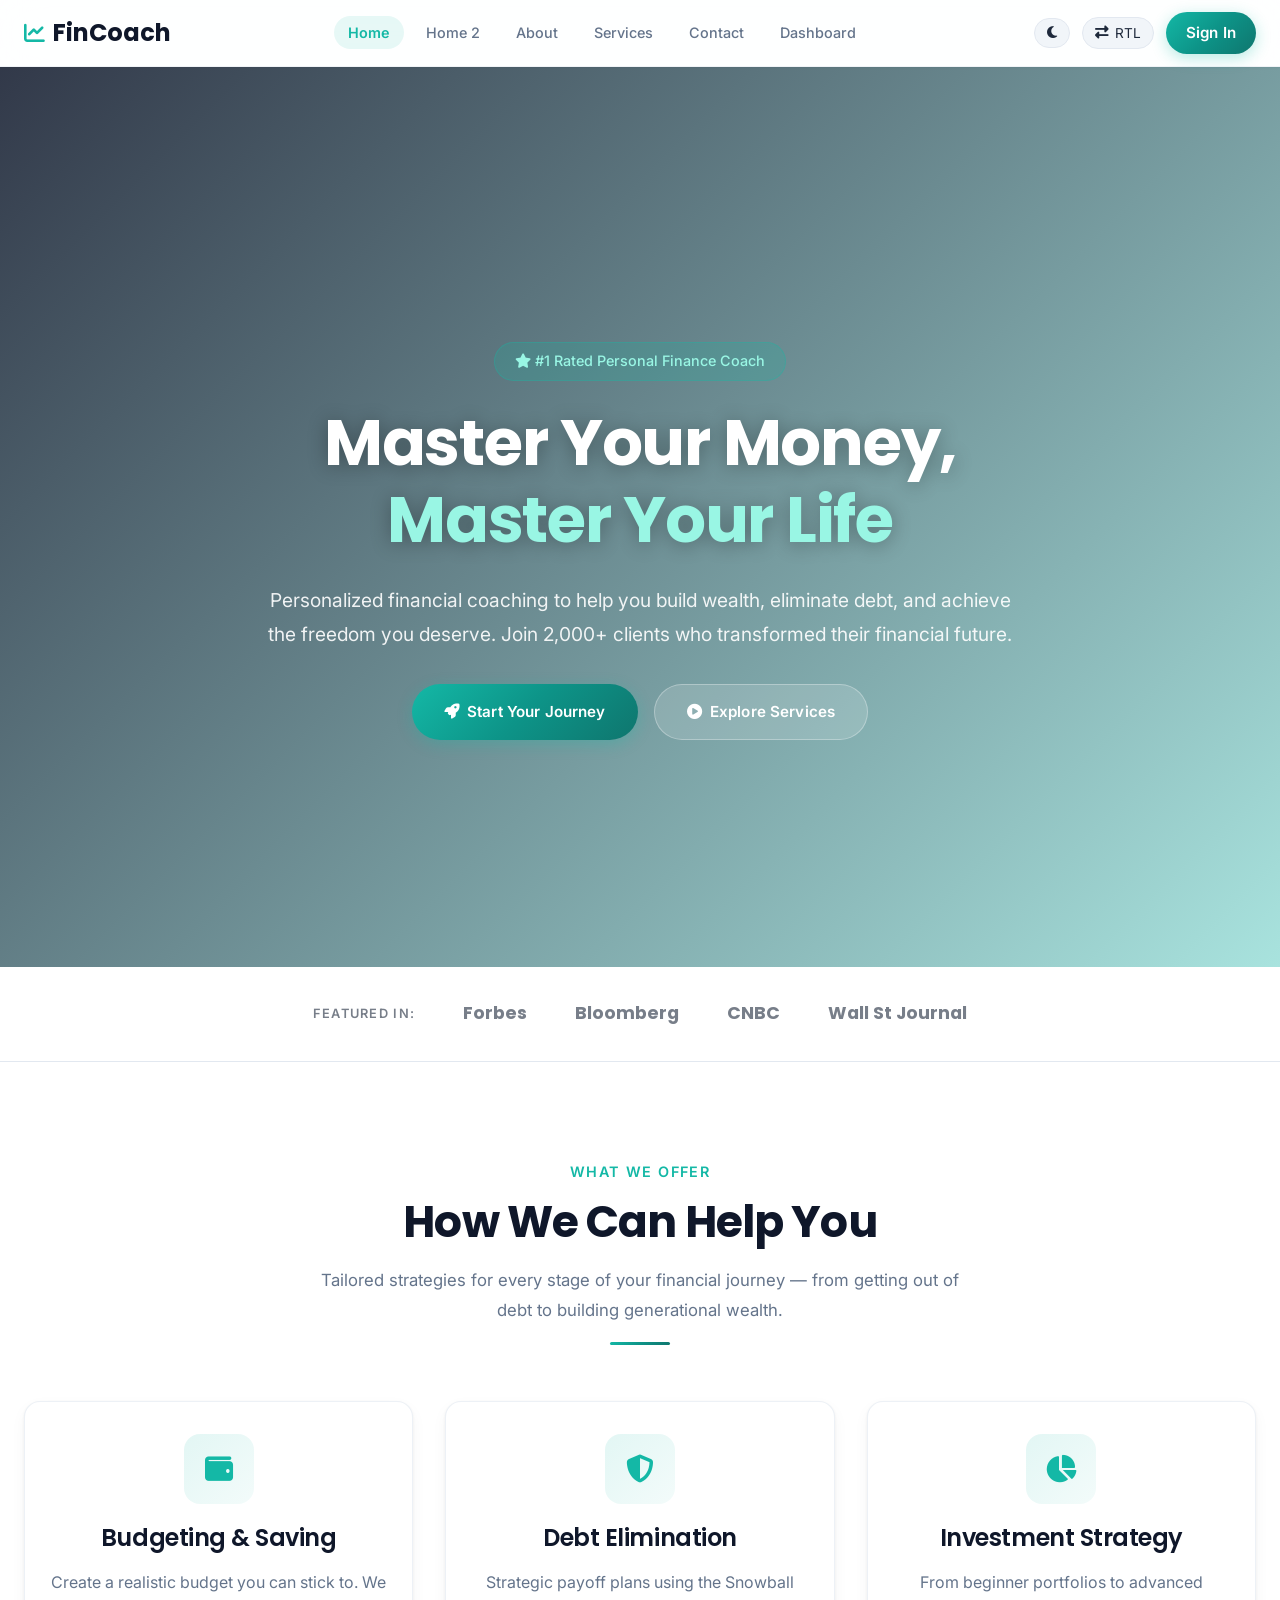
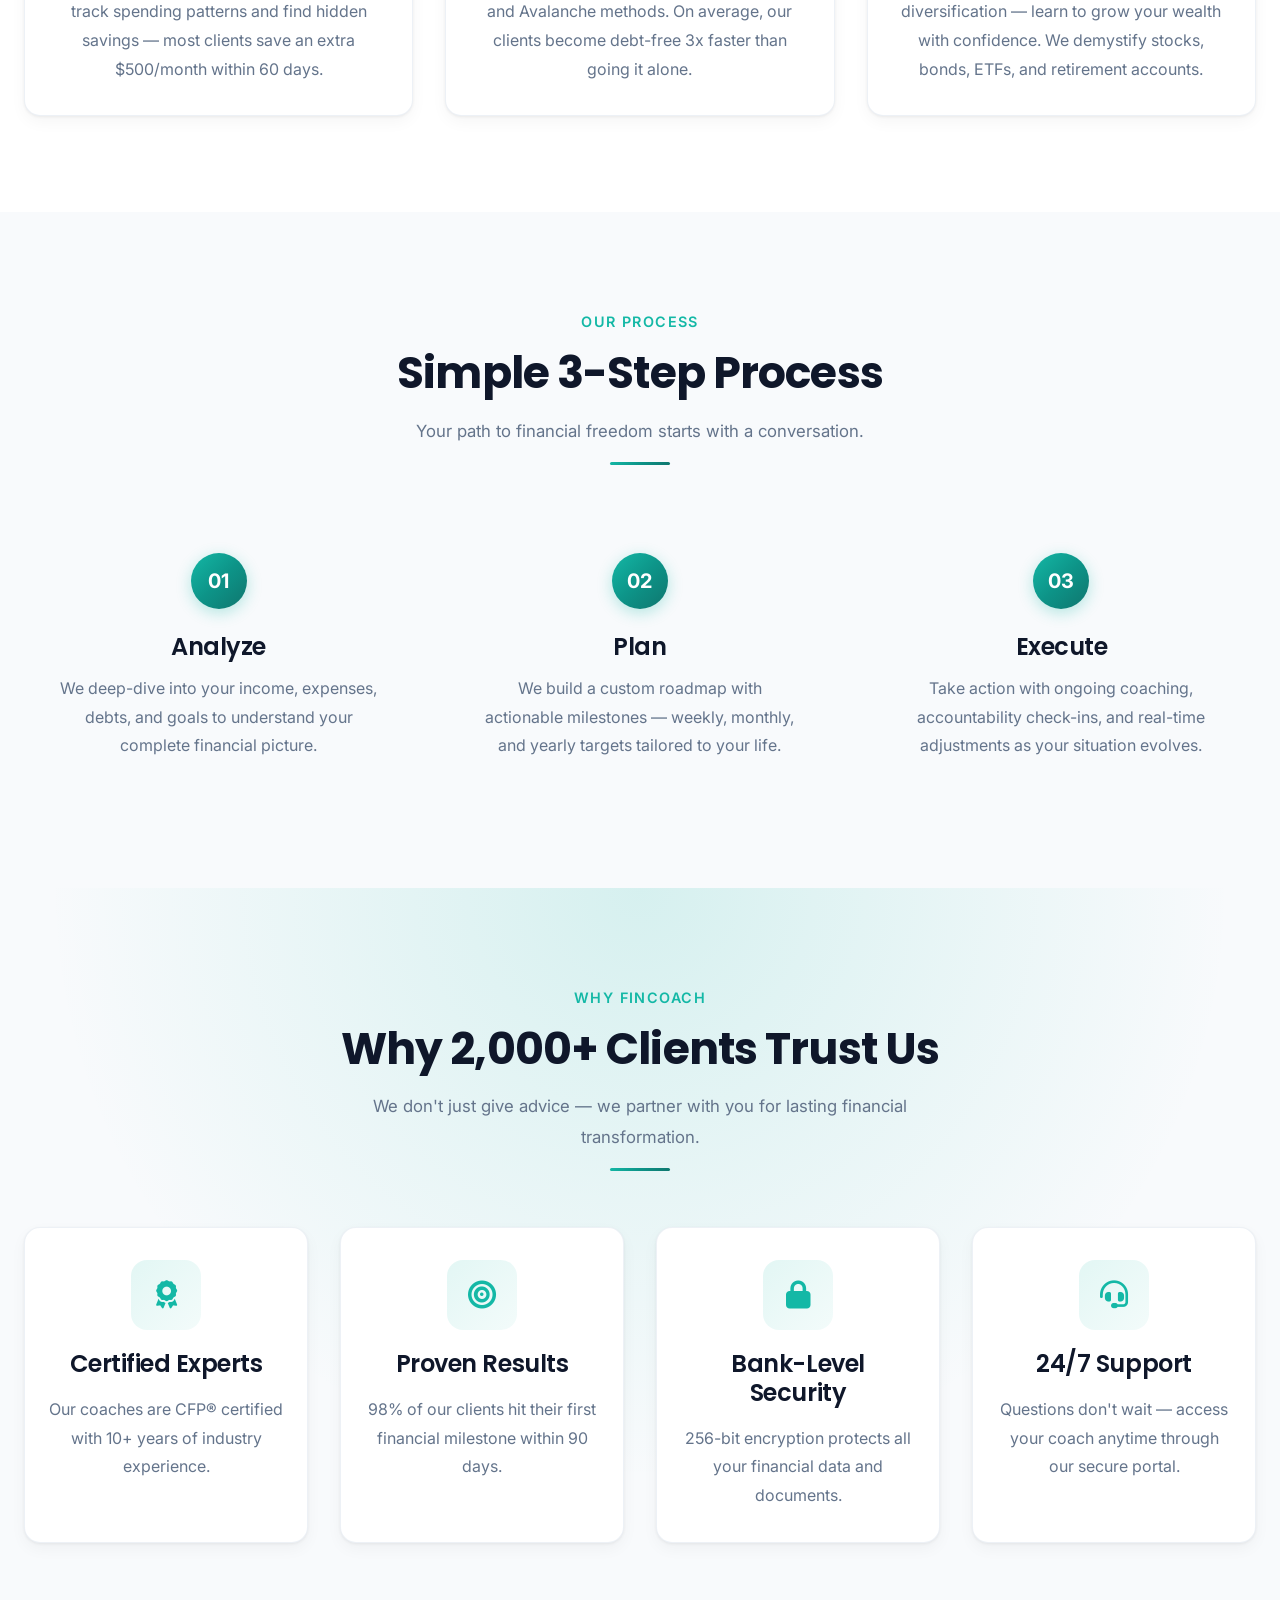
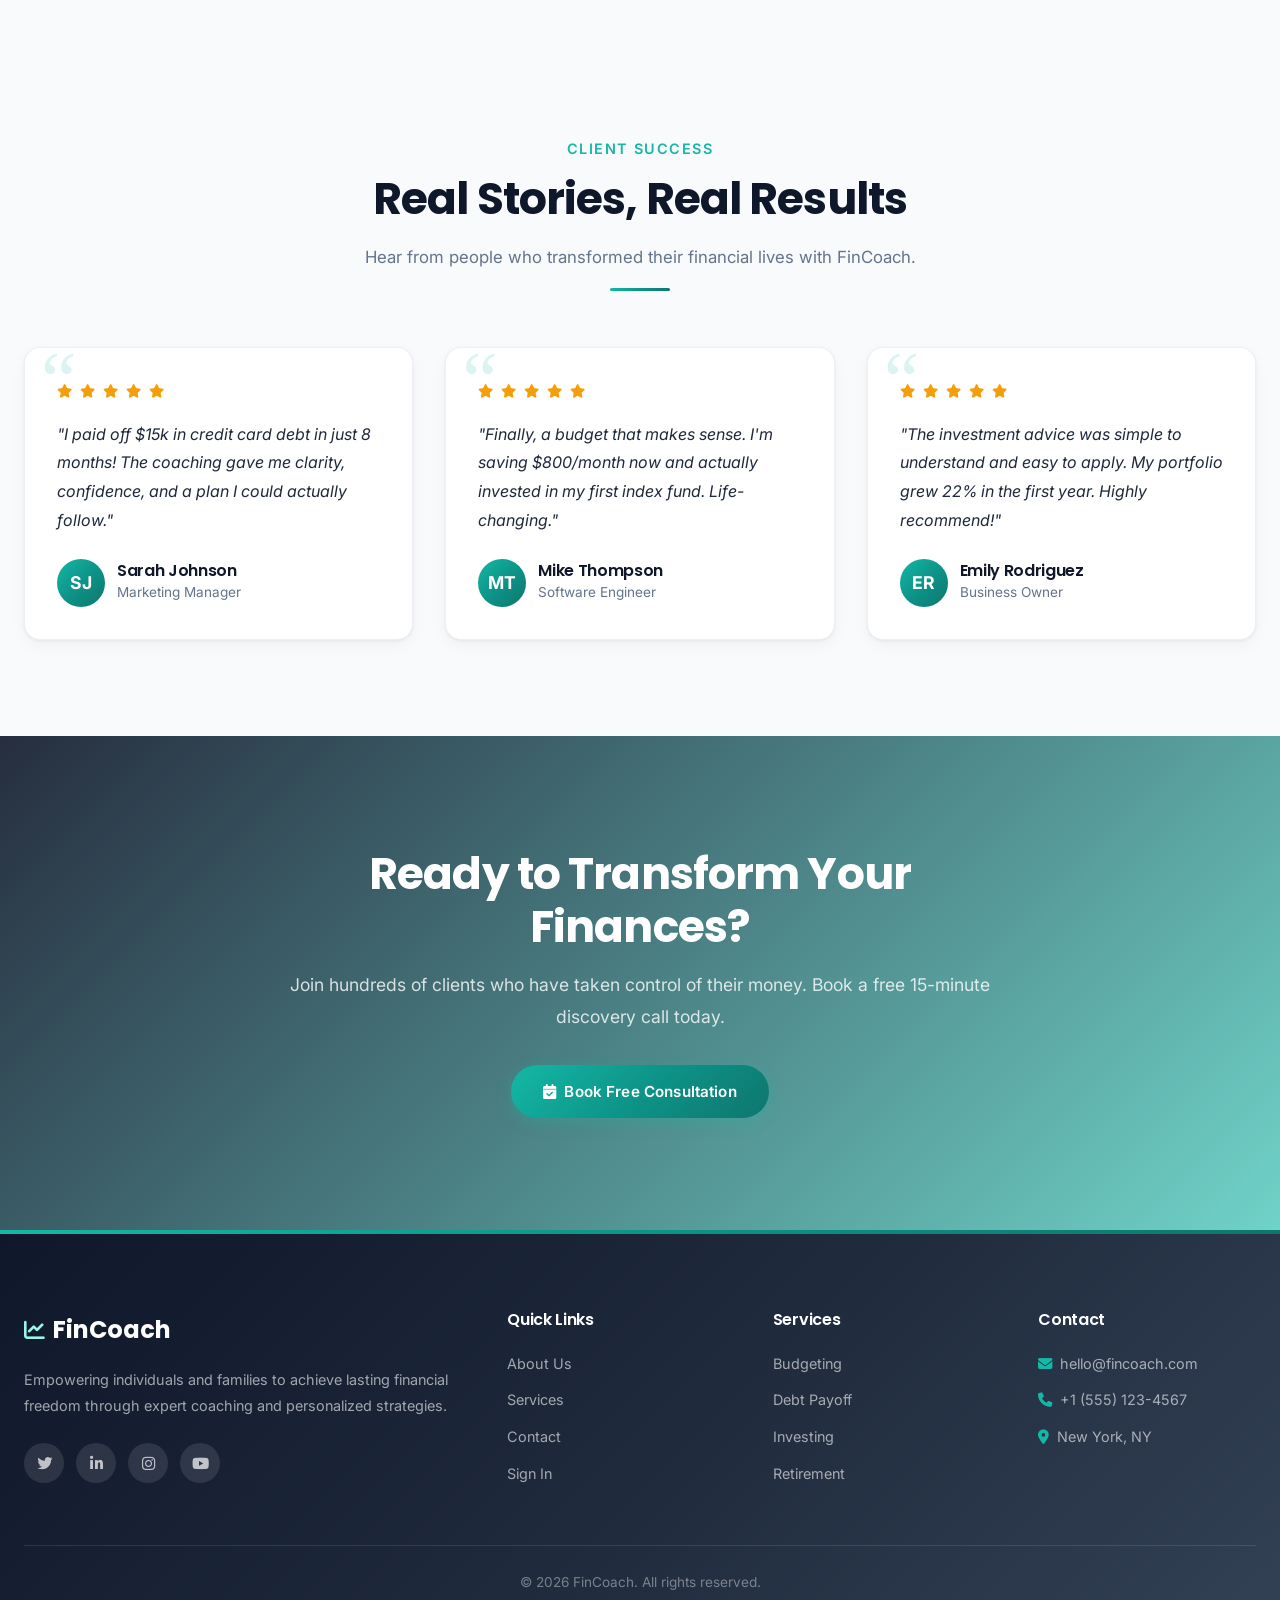
==== commit d07cf657: "first commit" ====
--- a/index.html
+++ b/index.html
@@ -38,21 +38,22 @@
             <ul class="nav-links">
                 <li><a href="index.html" class="active">Home</a></li>
                 <li><a href="home2.html">Home 2</a></li>
+                <li><a href="about.html">About</a></li>
                 <li><a href="services.html">Services</a></li>
-                <li><a href="about.html">About</a></li>
                 <li><a href="contact.html">Contact</a></li>
-                <li><a href="dashboard.html" style="font-weight: 600;">Dashboard</a></li>
-                <li><a href="admin-dashboard.html" style="font-weight: 600;">Admin</a></li>
-                <li><a href="login.html" class="btn btn-primary"
-                        style="padding: 0.5rem 1.25rem;color:var(--primary-color) ;">Sign
-                        In</a></li>
-                <li class="theme-controls">
+                <li><a href="dashboard.html">Dashboard</a></li>
+
+            </ul>
+            <div class="nav-actions">
+                <div class="theme-controls">
                     <button id="theme-toggle" class="control-btn" title="Toggle Dark/Light Mode"><i
                             class="fa-solid fa-moon"></i></button>
                     <button id="dir-toggle" class="control-btn" title="Toggle RTL/LTR"><i
                             class="fa-solid fa-right-left"></i> RTL</button>
-                </li>
-            </ul>
+                </div>
+                <a href="login.html" class="btn btn-primary" style="padding: 0.5rem 1.25rem;">Sign In</a>
+
+            </div>
         </div>
     </nav>
 
--- a/css/style.css
+++ b/css/style.css
@@ -8,7 +8,7 @@
     /* Color Palette (Light Mode) */
     --primary: #0F172A;
     --secondary: #64748B;
-    --accent: hsl(173, 87%, 9%);
+    --accent: #14B8A6;
     --accent-dark: #0D9488;
     --accent-light: #99F6E4;
     --background: #F8FAFC;
@@ -55,10 +55,11 @@
 /* ─── Dark Mode ─── */
 [data-theme="dark"] {
     --primary: #F8FAFC;
-    --secondary: #94A3B8;
+    --secondary: #CBD5E1;
     --background: #0F172A;
     --card-bg: #1E293B;
     --text-dark: #F1F5F9;
+    --text-light: #F1F5F9;
     --white: #1E293B;
     --border-color: #334155;
     --surface: #1E293B;
@@ -340,7 +341,9 @@
 .nav-links {
     display: flex;
     align-items: center;
+    justify-content: center;
     gap: 0.5rem;
+    flex: 1;
 }
 
 .nav-links li a {
@@ -350,6 +353,18 @@
     border-radius: var(--radius-full);
     font-size: 0.9rem;
     transition: all 0.3s ease;
+}
+
+[data-theme="dark"] .nav-links li a {
+    color: #E2E8F0;
+}
+
+[data-theme="dark"] .nav-links li a:hover {
+    color: var(--accent-light);
+}
+
+[data-theme="dark"] .nav-links a.active {
+    color: var(--accent-light);
 }
 
 .nav-links li a:hover {
@@ -375,6 +390,36 @@
 
 .nav-toggle:hover {
     background: var(--surface);
+}
+
+/* ─── Nav Actions (Dashboard + Sign In + Theme Controls) ─── */
+.nav-actions {
+    display: flex;
+    align-items: center;
+    gap: 0.75rem;
+    flex-shrink: 0;
+}
+
+.nav-action-link {
+    font-weight: 600;
+    color: var(--secondary);
+    padding: 0.5rem 0.875rem;
+    border-radius: var(--radius-full);
+    font-size: 0.9rem;
+    transition: all 0.3s ease;
+}
+
+.nav-action-link:hover {
+    color: var(--accent);
+    background: rgba(20, 184, 166, 0.08);
+}
+
+[data-theme="dark"] .nav-action-link {
+    color: #E2E8F0;
+}
+
+[data-theme="dark"] .nav-action-link:hover {
+    color: var(--accent-light);
 }
 
 /* ─── Mobile Navigation ─── */
@@ -401,6 +446,7 @@
         transition: transform 0.4s cubic-bezier(0.4, 0, 0.2, 1);
         z-index: 999;
         overflow: hidden;
+        flex: unset;
     }
 
     [dir="rtl"] .nav-links {
@@ -409,6 +455,10 @@
 
     .nav-links.active {
         transform: translateX(0);
+    }
+
+    .nav-links.active ~ .nav-actions {
+        display: flex;
     }
 
     .nav-links li a {
@@ -416,6 +466,27 @@
         padding: 0.875rem 1.25rem;
         font-size: 1.05rem;
         border-radius: var(--radius-md);
+    }
+
+    .nav-actions {
+        display: none;
+    }
+
+    .nav-links.active + .nav-actions {
+        display: flex;
+        position: fixed;
+        bottom: 2rem;
+        left: 50%;
+        transform: translateX(-50%);
+        z-index: 1000;
+        flex-direction: column;
+        align-items: center;
+        gap: 0.75rem;
+    }
+
+    .nav-action-link {
+        font-size: 1.05rem;
+        padding: 0.875rem 1.25rem;
     }
 
     .theme-controls {
@@ -500,7 +571,7 @@
 /* Hero section specific */
 .hero {
     background-image: url('https://images.unsplash.com/photo-1553729459-efe14ef6055d?auto=format&fit=crop&q=80&w=1920');
-    min-height: 85vh;
+    height: 100vh;
 }
 
 /* ═══════════════════════════════════════════════════════════════
@@ -814,13 +885,16 @@
 
 .pricing-features li {
     display: flex;
-    align-items: center;
+    text-align: center;
+    /* justify-content: center;
+    align-items: center; */
     gap: 0.75rem;
 }
 
 .pricing-features li i {
     color: var(--accent);
     font-size: 0.85rem;
+    text-align: justify;
 }
 
 .pricing-card.featured .pricing-features li i {
@@ -928,13 +1002,13 @@
 }
 
 .footer-brand .logo {
-    color: white;
+    color: white !important;
     margin-bottom: 1rem;
     font-size: 1.5rem;
 }
 
 .footer-brand .logo i {
-    color: var(--accent);
+    color: var(--accent-light) !important;
 }
 
 .footer-brand p {
@@ -986,7 +1060,7 @@
 }
 
 .footer-column ul li a:hover {
-    color: var(--accent);
+    color: var(--accent-light);
     padding-left: 4px;
 }
 
@@ -1423,7 +1497,7 @@
 }
 
 .sidebar-logo i {
-    color: var(--accent);
+    color: var(--accent-light);
 }
 
 .sidebar-nav {
@@ -1928,7 +2002,7 @@
 
     /* Nav */
     .nav-links {
-        gap: 1rem;
+        gap: 0.5rem;
     }
 
     .nav-links a {
@@ -2080,14 +2154,20 @@
 
 /* Feature check-list used inside category cards */
 .check-list {
-    text-align: left;
+    text-align: center;
     margin-top: 1rem;
     line-height: 2;
+    display: inline-block;
+}
+
+.feature-card .check-list {
+    text-align: left;
 }
 
 .check-list li {
     display: flex;
     align-items: center;
+    justify-content: center;
     gap: 0.5rem;
 }
 
@@ -2106,4 +2186,245 @@
     .service-detail-col {
         min-width: 100%;
     }
+}
+
+/* ═══════════════════════════════════════════════════════════════
+   PASSWORD VISIBILITY TOGGLE
+   ═══════════════════════════════════════════════════════════════ */
+.password-wrapper {
+    position: relative;
+}
+
+.password-wrapper input {
+    padding-right: 3rem;
+}
+
+.password-toggle {
+    position: absolute;
+    right: 0.75rem;
+    top: 50%;
+    transform: translateY(-50%);
+    background: none;
+    border: none;
+    color: var(--secondary);
+    cursor: pointer;
+    padding: 0.25rem;
+    font-size: 1rem;
+    display: flex;
+    align-items: center;
+    justify-content: center;
+    transition: color 0.2s ease;
+    z-index: 2;
+}
+
+.password-toggle:hover {
+    color: var(--accent);
+}
+
+[dir="rtl"] .password-wrapper input {
+    padding-right: 1rem;
+    padding-left: 3rem;
+}
+
+[dir="rtl"] .password-toggle {
+    right: auto;
+    left: 0.75rem;
+}
+
+/* ═══════════════════════════════════════════════════════════════
+   DARK MODE — COMPREHENSIVE TEXT CONTRAST FIXES
+   ═══════════════════════════════════════════════════════════════ */
+
+/* Headings in dark mode */
+[data-theme="dark"] h1,
+[data-theme="dark"] h2,
+[data-theme="dark"] h3,
+[data-theme="dark"] h4,
+[data-theme="dark"] h5,
+[data-theme="dark"] h6 {
+    color: #F1F5F9;
+}
+
+/* Body text in dark mode */
+[data-theme="dark"] p {
+    color: #CBD5E1;
+}
+
+/* Card content */
+[data-theme="dark"] .card h3,
+[data-theme="dark"] .feature-card h3,
+[data-theme="dark"] .testimonial-card h4,
+[data-theme="dark"] .pricing-card h3,
+[data-theme="dark"] .dashboard-card h4,
+[data-theme="dark"] .metric-card h4 {
+    color: #F1F5F9;
+}
+
+[data-theme="dark"] .card p,
+[data-theme="dark"] .feature-card p,
+[data-theme="dark"] .testimonial-text {
+    color: #CBD5E1;
+}
+
+/* Section labels & header text */
+[data-theme="dark"] .section-header h2 {
+    color: #F1F5F9;
+}
+
+[data-theme="dark"] .section-header p {
+    color: #CBD5E1;
+}
+
+[data-theme="dark"] .section-label {
+    color: var(--accent-light);
+}
+
+/* Step cards */
+[data-theme="dark"] .step-card h3 {
+    color: #F1F5F9;
+}
+
+[data-theme="dark"] .step-card p {
+    color: #CBD5E1;
+}
+
+/* FAQ section */
+[data-theme="dark"] .faq-question {
+    color: #F1F5F9;
+}
+
+[data-theme="dark"] .faq-answer p {
+    color: #CBD5E1;
+}
+
+/* Pricing cards (non-featured) */
+[data-theme="dark"] .pricing-card:not(.featured) h3 {
+    color: #F1F5F9;
+}
+
+[data-theme="dark"] .pricing-card:not(.featured) p {
+    color: #CBD5E1;
+}
+
+[data-theme="dark"] .pricing-features li {
+    color: #CBD5E1;
+}
+
+/* Form inputs in dark mode */
+[data-theme="dark"] .form-group input,
+[data-theme="dark"] .form-group textarea,
+[data-theme="dark"] .form-group select {
+    color: #F1F5F9;
+    background: var(--card-bg);
+    border-color: #475569;
+}
+
+[data-theme="dark"] .form-group input::placeholder,
+[data-theme="dark"] .form-group textarea::placeholder {
+    color: #64748B;
+}
+
+[data-theme="dark"] .form-group label {
+    color: #E2E8F0;
+}
+
+/* Auth pages in dark mode */
+[data-theme="dark"] .auth-card h2 {
+    color: #F1F5F9;
+}
+
+[data-theme="dark"] .auth-subtitle {
+    color: #CBD5E1;
+}
+
+[data-theme="dark"] .auth-social-btn {
+    color: #E2E8F0;
+    border-color: #475569;
+    background: var(--card-bg);
+}
+
+[data-theme="dark"] .auth-separator {
+    color: #94A3B8;
+}
+
+/* Table text in dark mode */
+[data-theme="dark"] th {
+    color: #94A3B8;
+}
+
+[data-theme="dark"] td {
+    color: #E2E8F0;
+}
+
+/* Control buttons in dark mode */
+[data-theme="dark"] .control-btn {
+    color: #E2E8F0;
+    border-color: #475569;
+    background: #334155;
+}
+
+[data-theme="dark"] .control-btn:hover {
+    color: var(--accent-light);
+    border-color: var(--accent);
+}
+
+/* Sidebar logo visibility fix */
+[data-theme="dark"] .sidebar-logo {
+    color: white;
+}
+
+[data-theme="dark"] .sidebar-logo i {
+    color: var(--accent-light);
+}
+
+/* Session cover card in dark mode */
+[data-theme="dark"] .session-cover-card {
+    background: #1E293B;
+}
+
+[data-theme="dark"] .session-cover-list li {
+    color: #CBD5E1;
+}
+
+/* Stat and metric cards */
+[data-theme="dark"] .stat-number {
+    color: var(--accent-light);
+}
+
+[data-theme="dark"] .metric-value {
+    color: #F1F5F9;
+}
+
+/* Check list items */
+[data-theme="dark"] .check-list li {
+    color: #CBD5E1;
+}
+
+/* Footer dark mode overrides to ensure readability */
+[data-theme="dark"] .footer-brand p {
+    color: rgba(255, 255, 255, 0.65);
+}
+
+[data-theme="dark"] .footer-column h4 {
+    color: #FFFFFF;
+}
+
+[data-theme="dark"] .footer-column ul li a {
+    color: rgba(255, 255, 255, 0.6);
+}
+
+[data-theme="dark"] .footer-column ul li a:hover {
+    color: var(--accent-light);
+}
+
+/* Button secondary in dark mode */
+[data-theme="dark"] .btn-secondary {
+    color: #E2E8F0;
+    border-color: #475569;
+}
+
+[data-theme="dark"] .btn-secondary:hover {
+    background: var(--accent);
+    color: white;
+    border-color: var(--accent);
 }
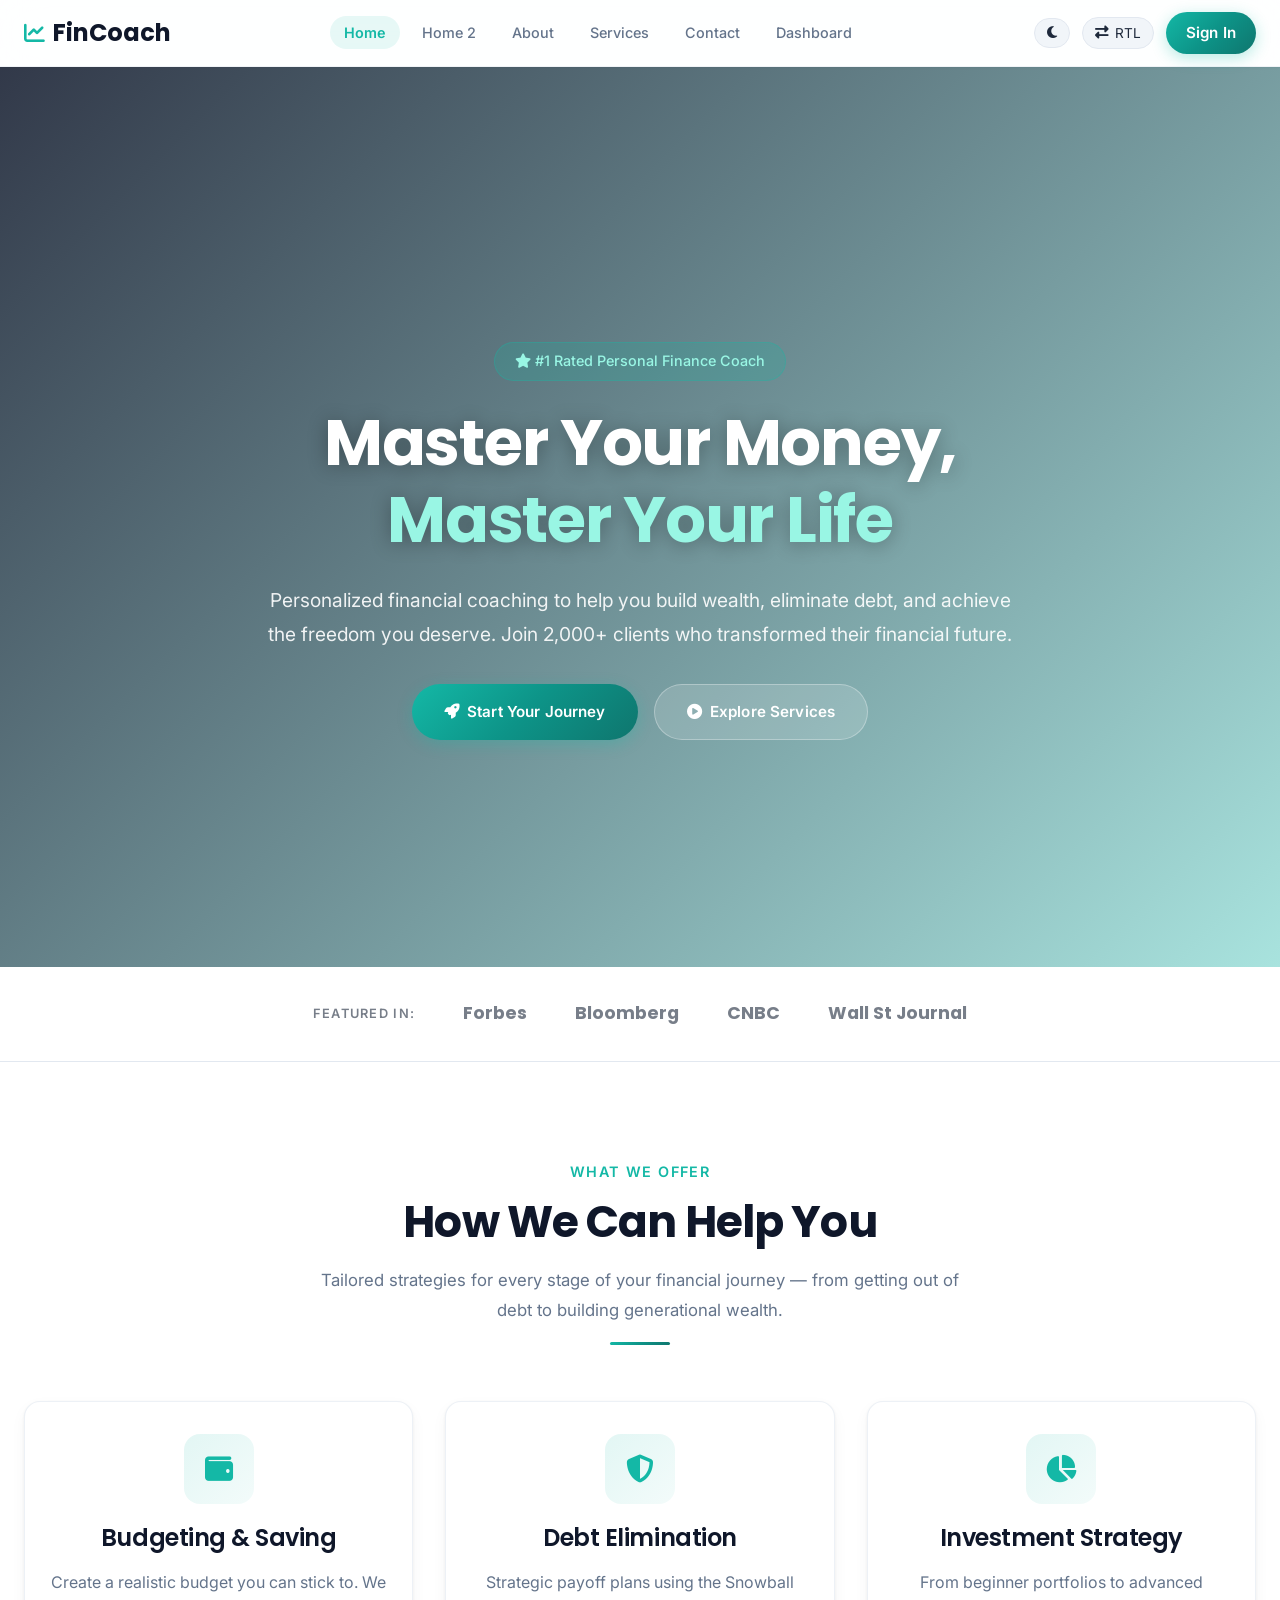
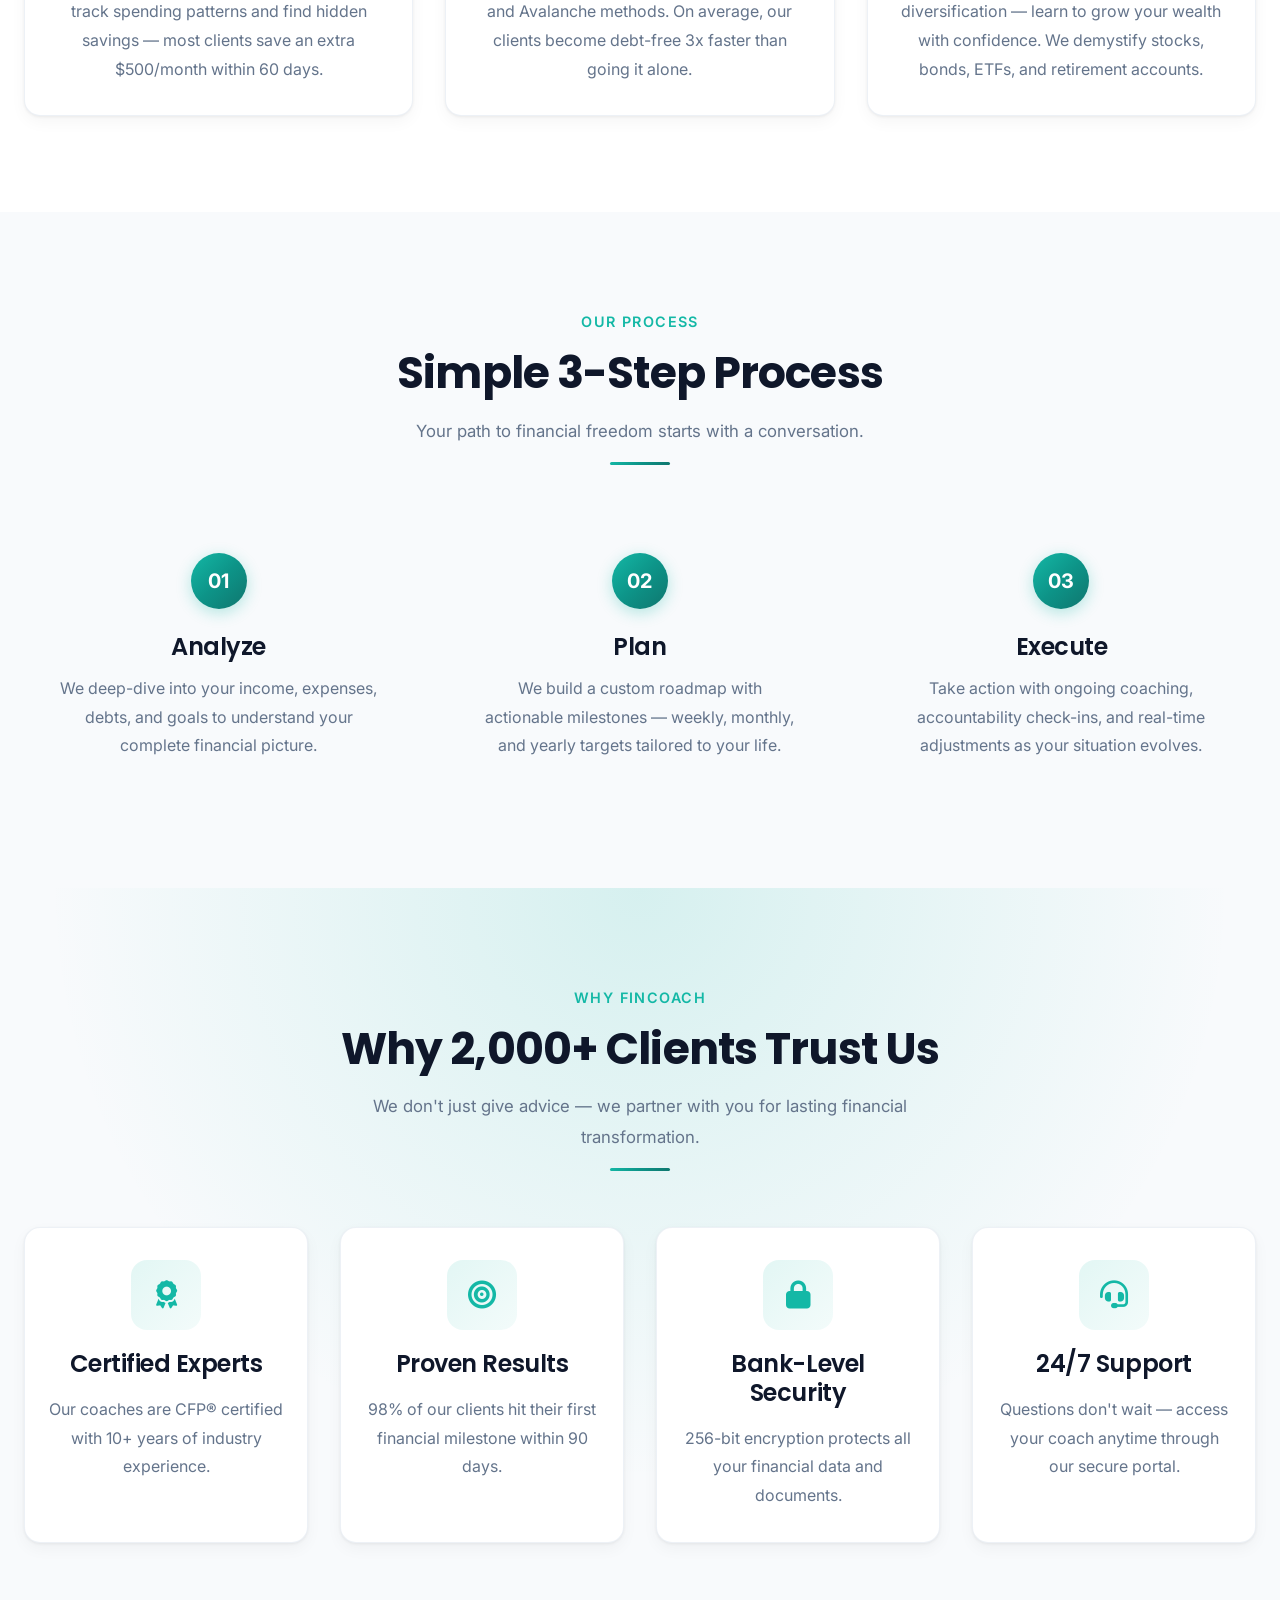
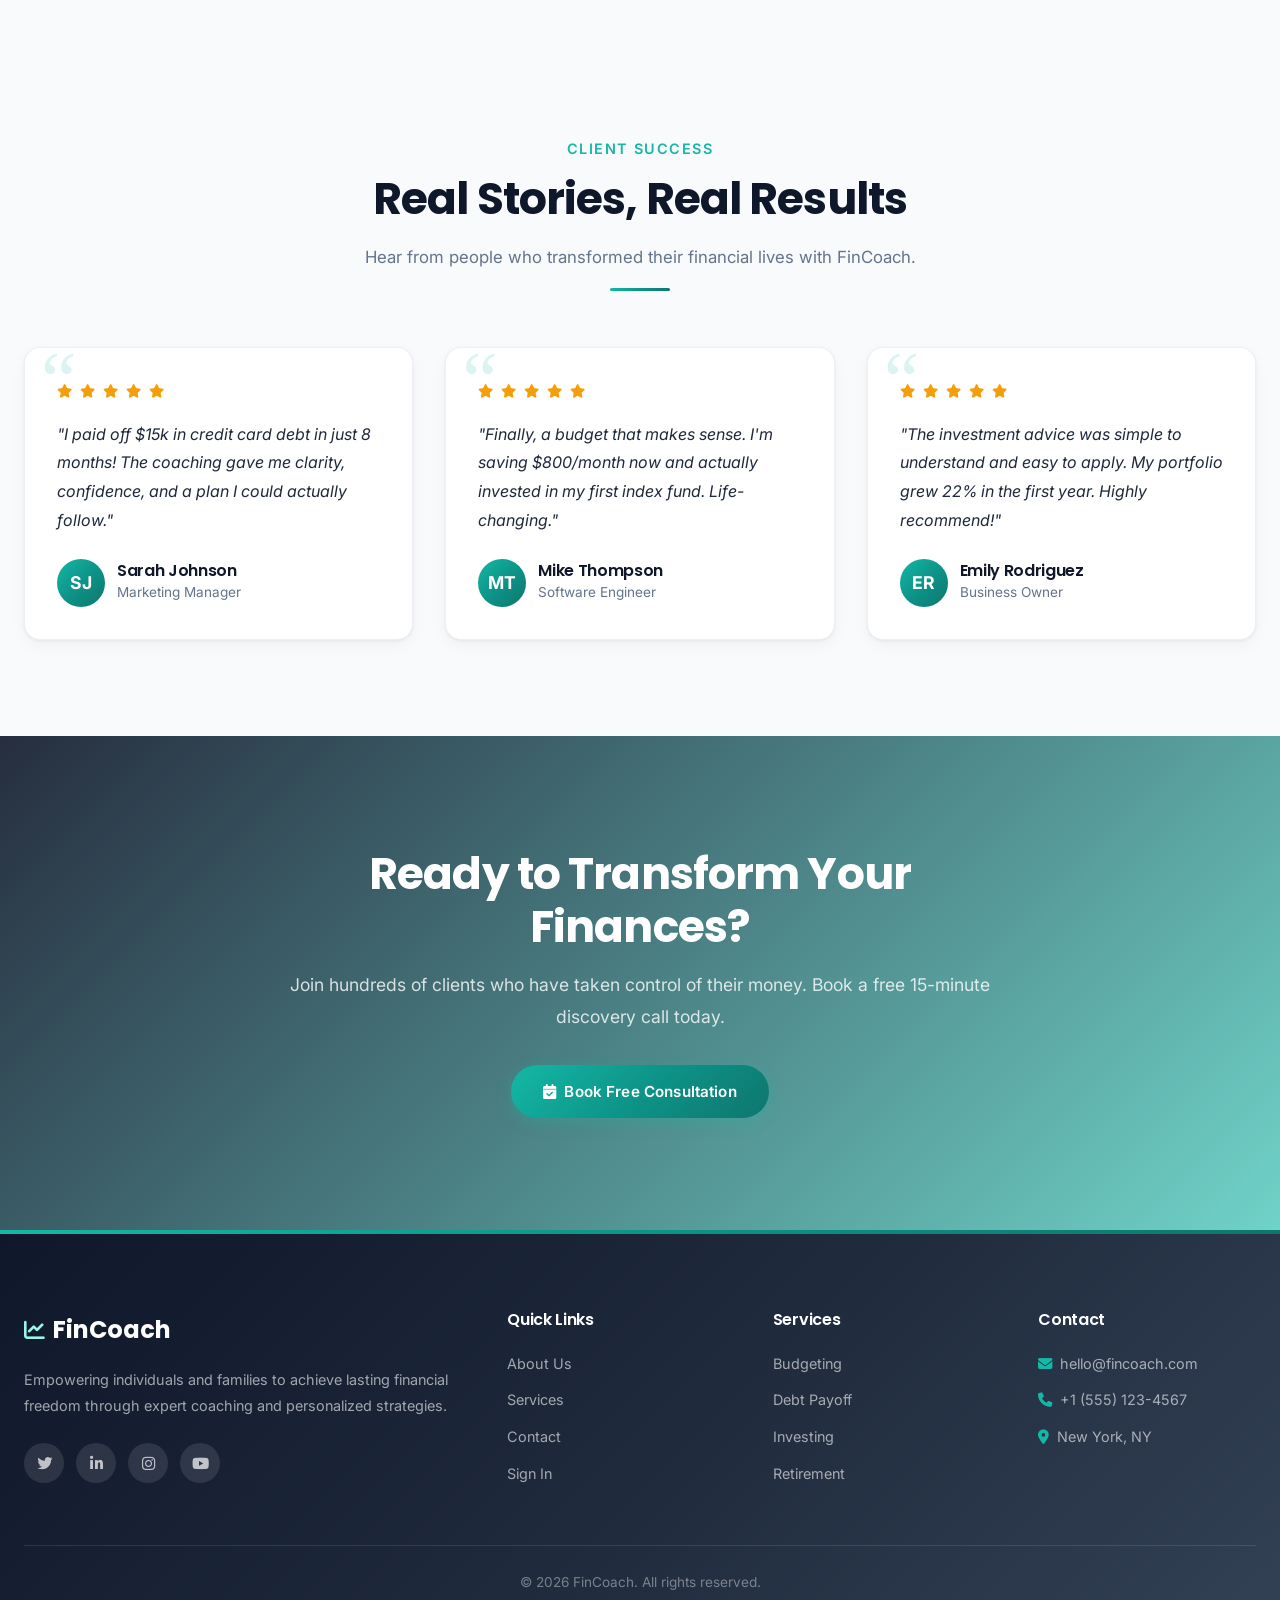
==== commit 48d4f802: "Icon change" ====
--- a/index.html
+++ b/index.html
@@ -42,6 +42,7 @@
                 <li><a href="services.html">Services</a></li>
                 <li><a href="contact.html">Contact</a></li>
                 <li><a href="dashboard.html">Dashboard</a></li>
+                <li><a href="login.html" class="nav-cta">Sign In</a></li>
 
             </ul>
             <div class="nav-actions">
--- a/css/style.css
+++ b/css/style.css
@@ -423,7 +423,7 @@
 }
 
 /* ─── Mobile Navigation ─── */
-@media (max-width: 768px) {
+@media (max-width: 1024px) {
     .nav-toggle {
         display: block;
     }
@@ -484,15 +484,44 @@
         gap: 0.75rem;
     }
 
+    /* Hide the original button in mobile actions as it's now in the list */
+    .nav-links.active + .nav-actions .btn-primary {
+        display: none;
+    }
+
     .nav-action-link {
         font-size: 1.05rem;
         padding: 0.875rem 1.25rem;
     }
 
+    /* Mobile CTA inside menu */
+    .nav-links li .nav-cta {
+        margin-top: 1rem;
+        background: var(--gradient-accent);
+        color: white !important;
+        padding: 0.75rem 2.5rem;
+        border-radius: var(--radius-full);
+        font-weight: 600;
+        box-shadow: 0 4px 15px rgba(20, 184, 166, 0.3);
+    }
+
+    [data-theme="dark"] .nav-links li .nav-cta {
+        color: white !important;
+    }
+
     .theme-controls {
-        margin-top: 1rem;
+        margin-top: 1.5rem;
         padding-top: 1rem;
         border-top: 1px solid var(--border-color);
+        display: flex;
+        gap: 1rem;
+    }
+}
+
+/* Hide mobile CTA on desktop */
+@media (min-width: 1025px) {
+    .nav-cta {
+        display: none;
     }
 }
 
@@ -1309,6 +1338,8 @@
     color: white;
     margin-bottom: 3rem;
     font-size: 1.75rem;
+    position: relative;
+    z-index: 10;
 }
 
 .auth-form-side {
